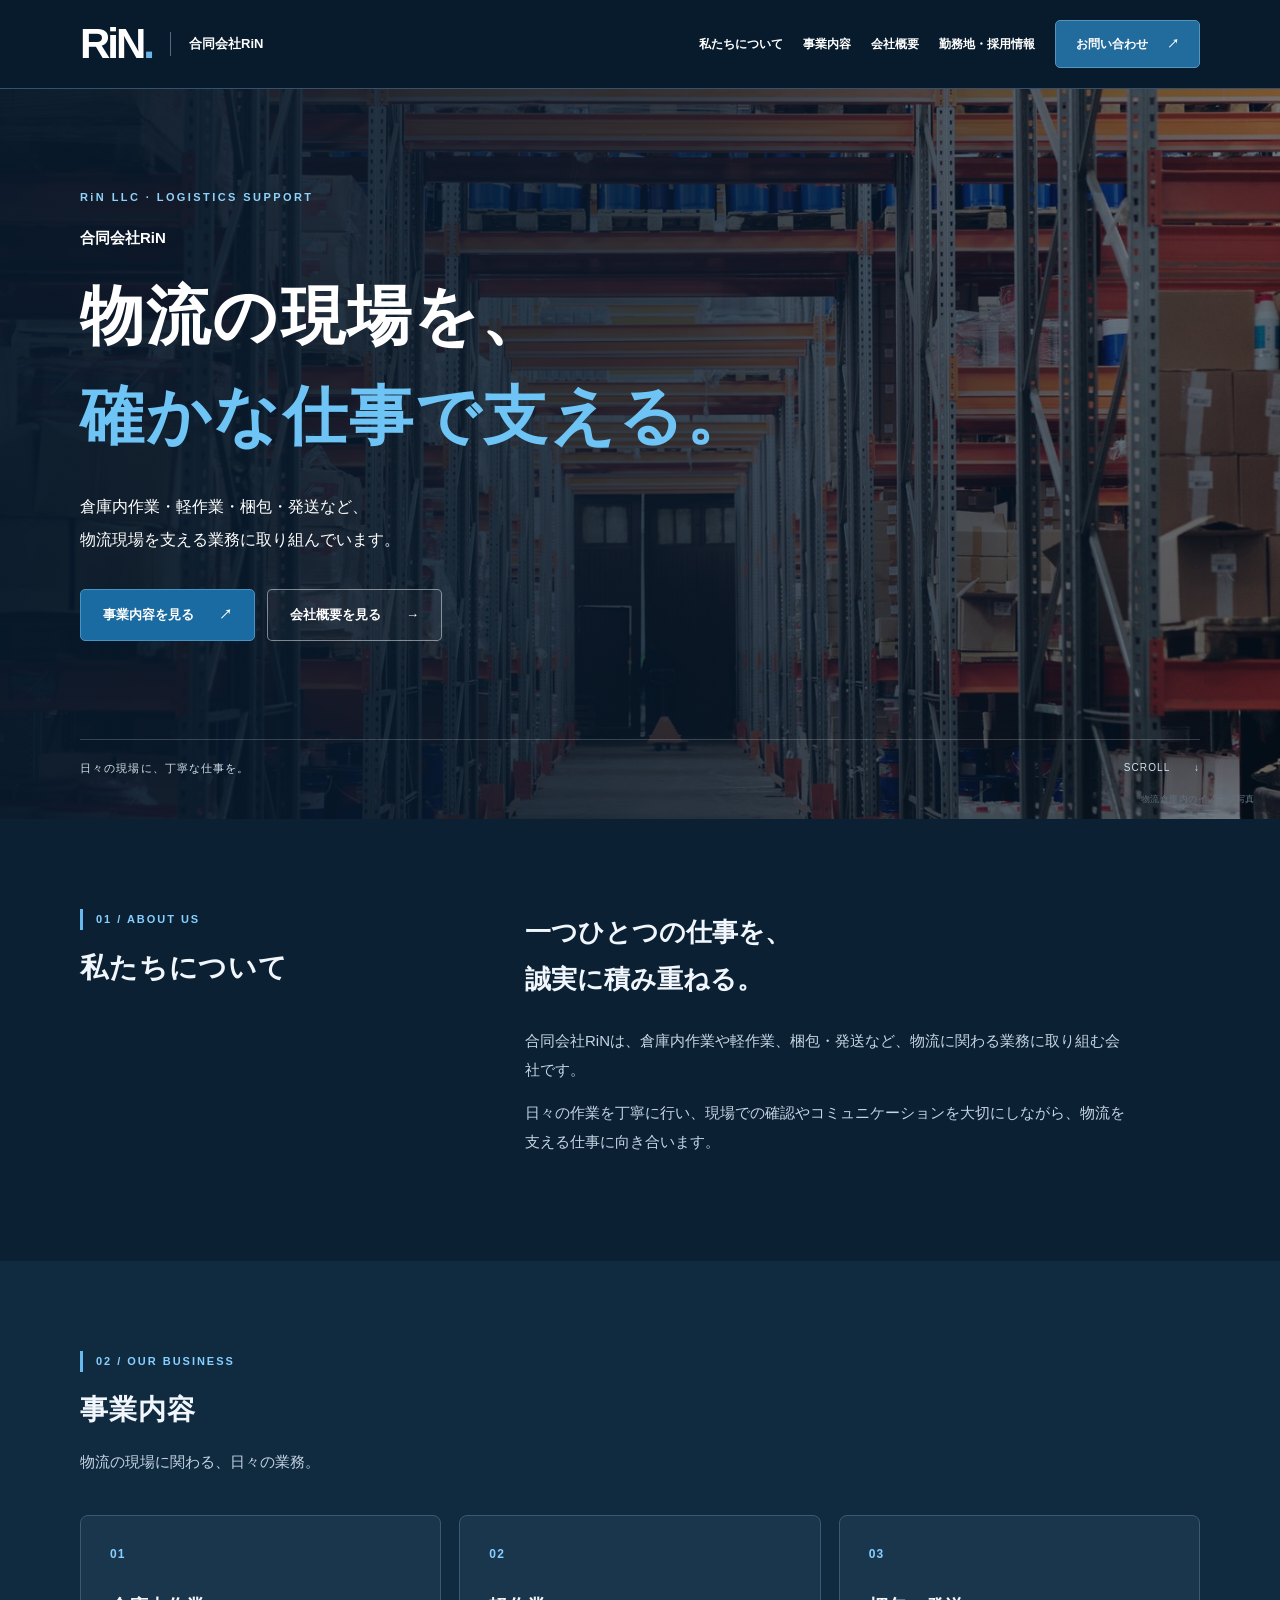
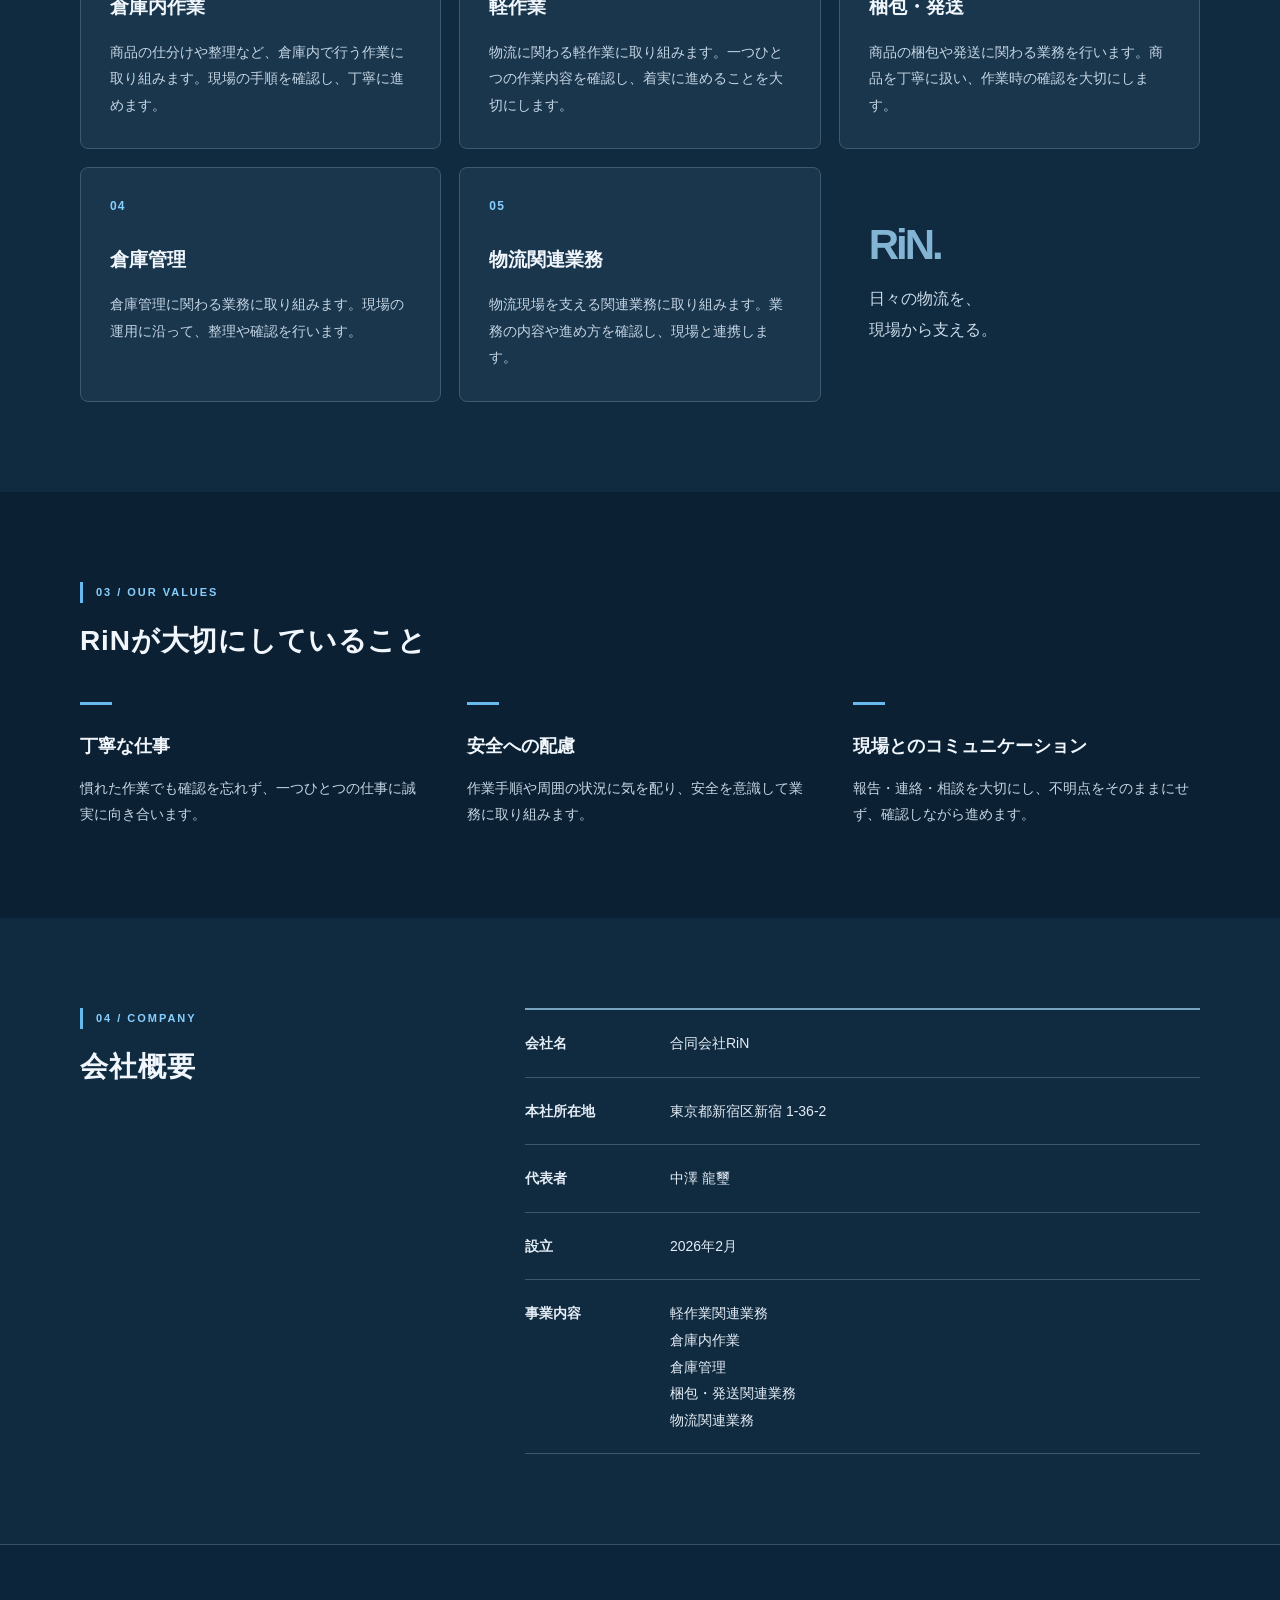
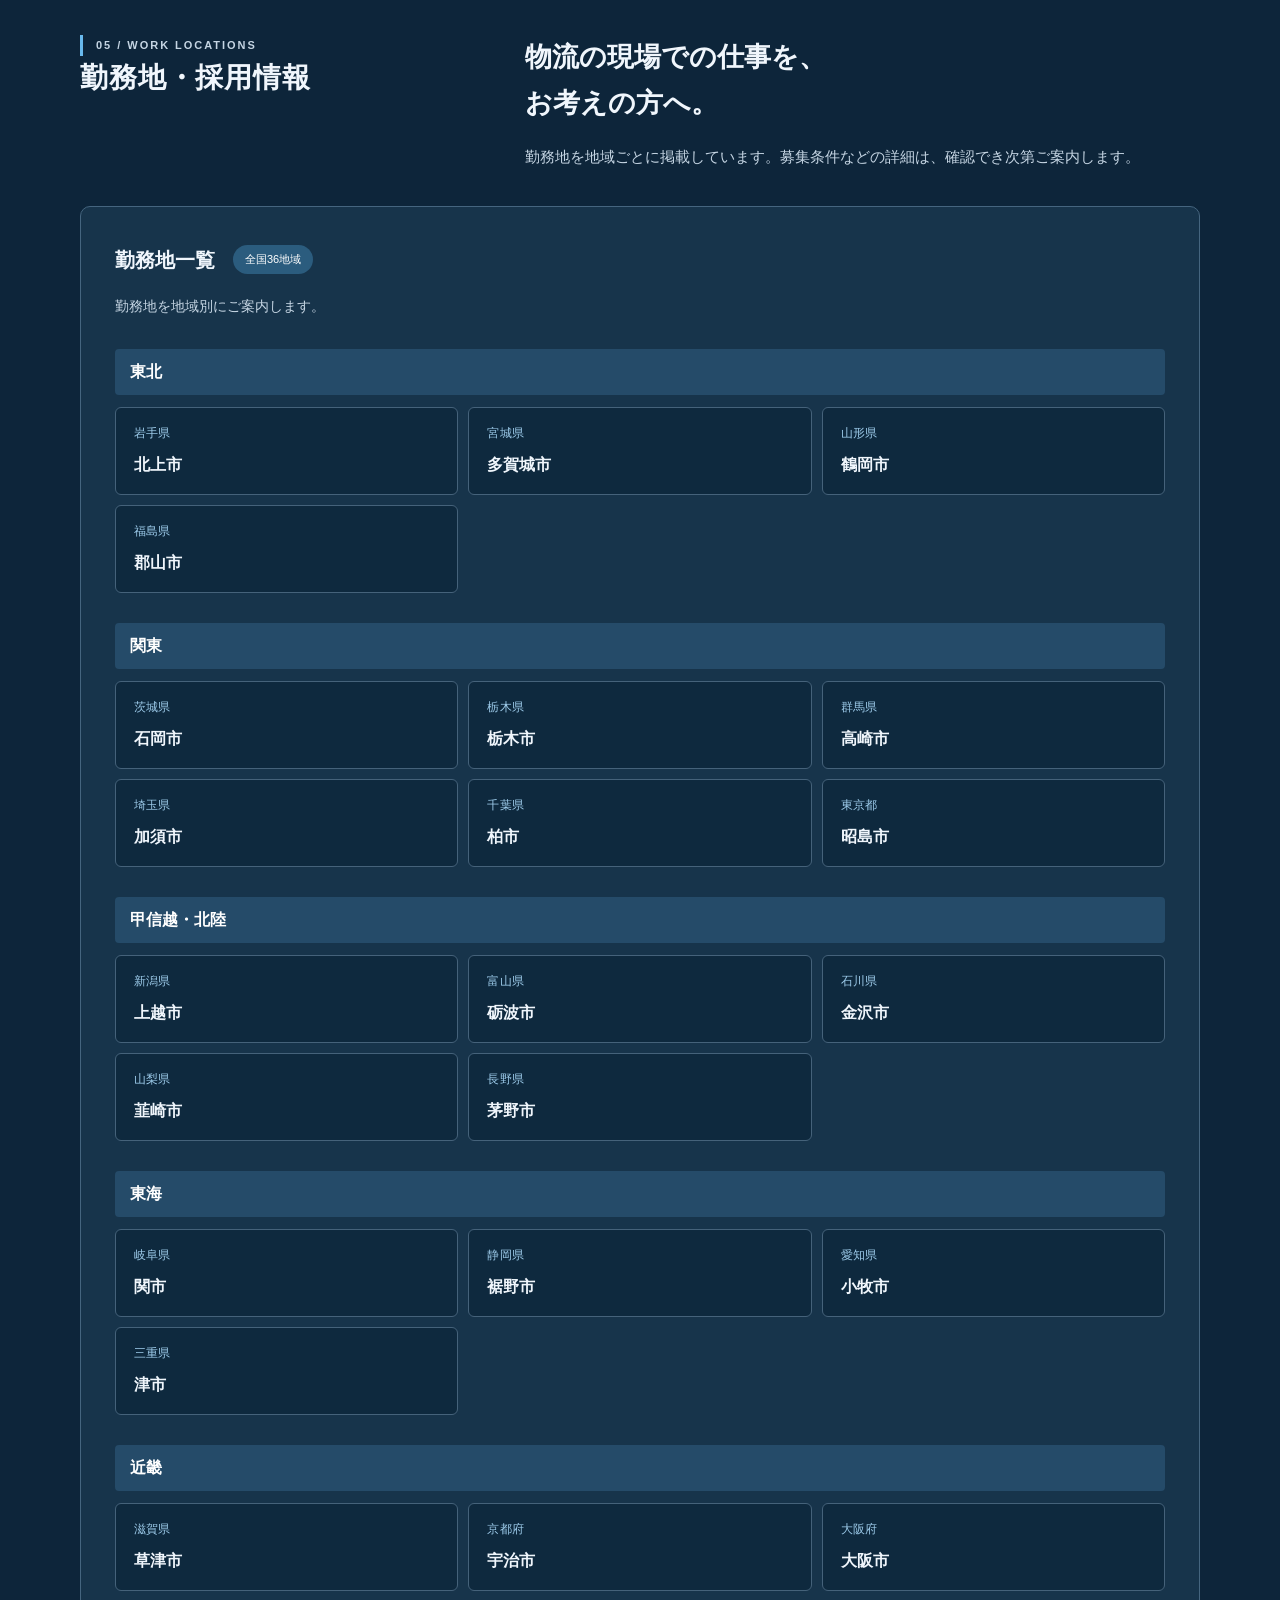
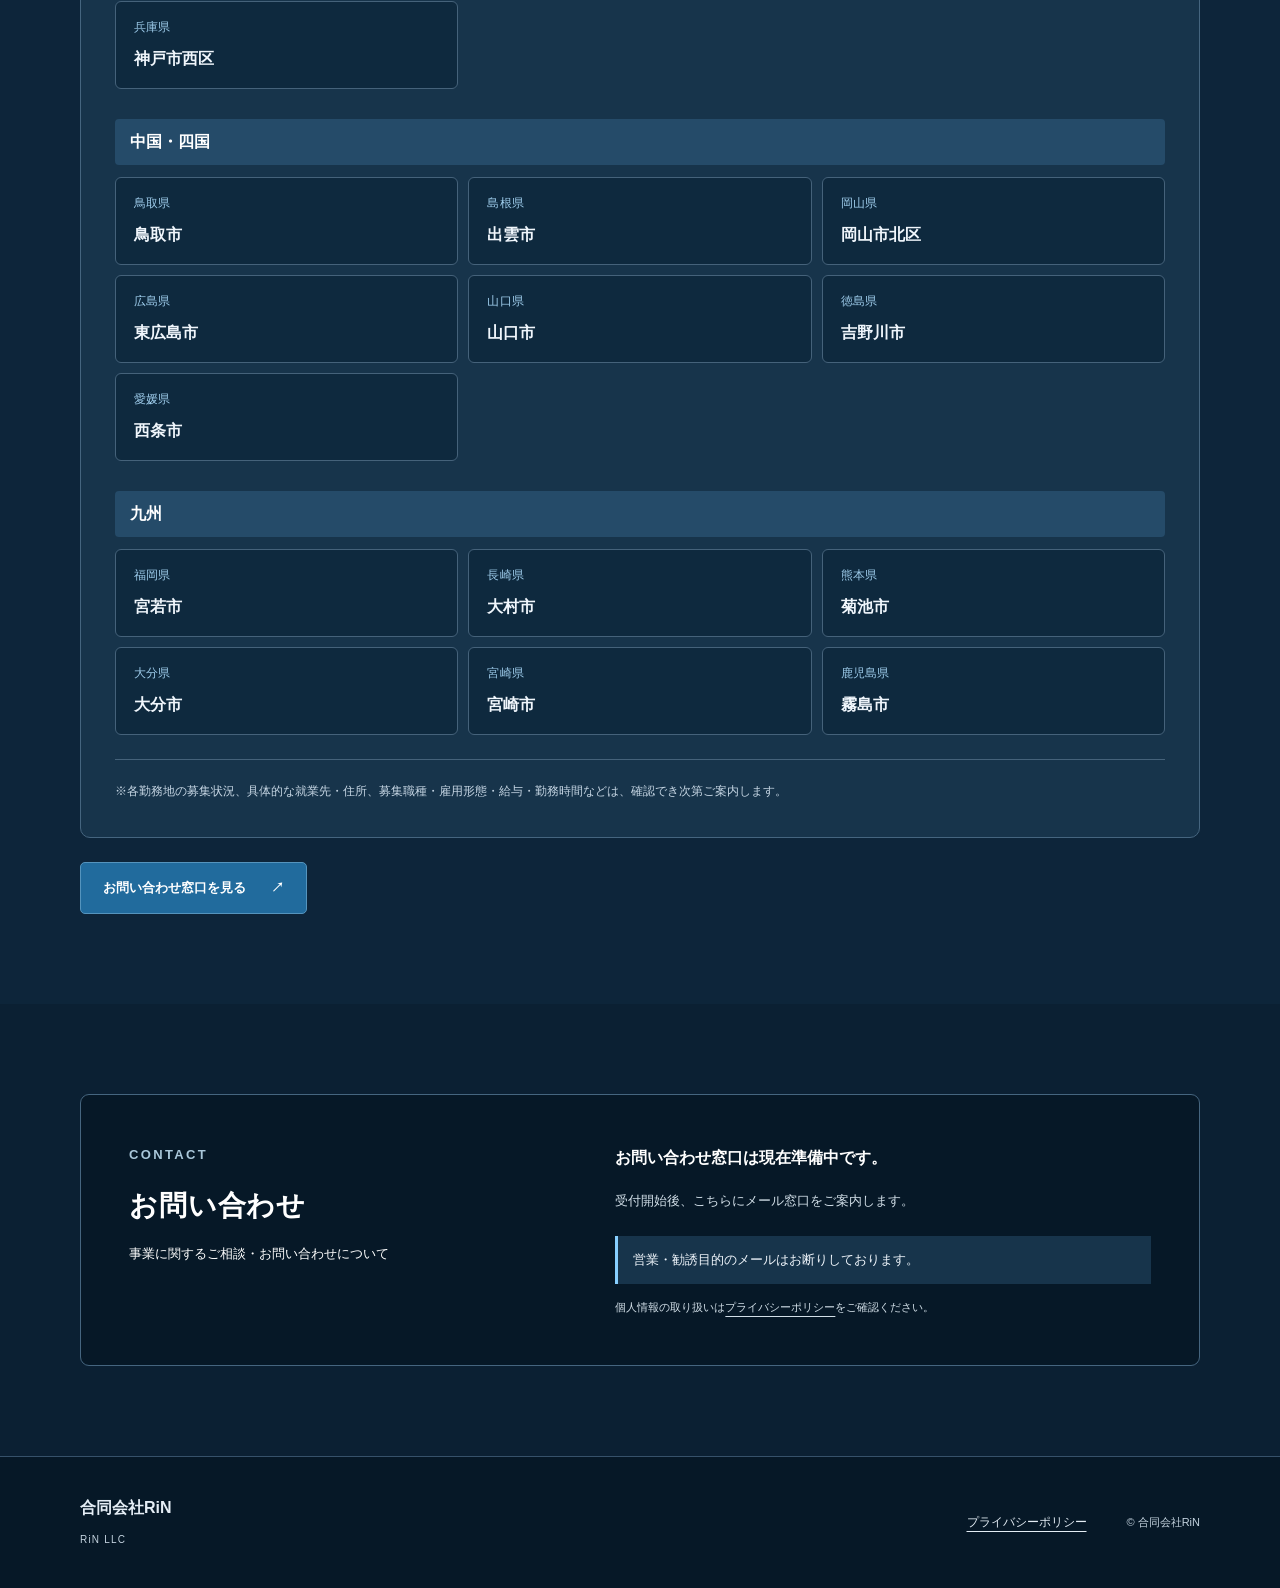
==== index.html @ 567962bc "Initial commit" ====
<!doctype html>
<html lang="ja">
<head>
  <meta charset="UTF-8">
  <meta name="viewport" content="width=device-width, initial-scale=1">
  <title>合同会社RiN｜倉庫内作業・軽作業・物流関連業務</title>
  <meta name="description" content="合同会社RiN（RiN LLC）は、倉庫内作業・軽作業・倉庫管理・梱包・発送など、物流現場を支える業務に取り組んでいます。事業内容と会社概要をご紹介します。">
  <link rel="canonical" href="https://ri-n1.com/">
  <meta property="og:type" content="website">
  <meta property="og:locale" content="ja_JP">
  <meta property="og:site_name" content="合同会社RiN">
  <meta property="og:title" content="合同会社RiN｜物流の現場を、確かな仕事で支える。">
  <meta property="og:description" content="倉庫内作業・軽作業・梱包・発送など、物流現場を支える業務に取り組んでいます。">
  <meta property="og:url" content="https://ri-n1.com/">
  <!-- OGP画像を追加する場合：assets/images/ogp.png を用意し、og:image に絶対URLを設定してください。 -->
  <link rel="icon" type="image/svg+xml" href="assets/images/favicon.svg">
  <link rel="stylesheet" href="css/style.css">
  <script src="js/main.js" defer></script>
</head>
<body>
<a class="skip-link" href="#main">本文へ移動</a>
<header class="site-header">
  <div class="container header-inner">
    <a class="brand" href="./" aria-label="合同会社RiN トップ"><span class="wordmark">RiN<span class="brand-dot">.</span></span><span class="brand-name">合同会社RiN</span></a>
    <button class="menu-toggle" type="button" aria-expanded="false" aria-controls="site-nav" hidden><span class="menu-lines" aria-hidden="true"></span><span class="menu-label">メニュー</span></button>
    <nav id="site-nav" aria-label="メインナビゲーション"><a href="#about">私たちについて</a><a href="#services">事業内容</a><a href="#company">会社概要</a><a href="#recruit">勤務地・採用情報</a><a class="nav-contact" href="#contact">お問い合わせ <span aria-hidden="true">↗</span></a></nav>
  </div>
</header>
<main id="main">
  <section class="hero hero-immersive" aria-labelledby="hero-title">
    <div class="container hero-inner">
      <div class="hero-copy"><p class="eyebrow">RiN LLC · LOGISTICS SUPPORT</p><p class="hero-company">合同会社RiN</p><h1 id="hero-title">物流の現場を、<br><span class="hero-accent">確かな仕事で支える。</span></h1><p class="hero-description">倉庫内作業・軽作業・梱包・発送など、<br class="desktop-break">物流現場を支える業務に取り組んでいます。</p><div class="actions"><a class="button primary" href="#services">事業内容を見る <span aria-hidden="true">↗</span></a><a class="button secondary" href="#company">会社概要を見る <span aria-hidden="true">→</span></a></div></div>
      <figure class="hero-photo"><img src="assets/images/warehouse.jpg" alt="商品を載せた保管棚と通路が並ぶ物流倉庫内のイメージ" width="1400" height="2100" fetchpriority="high"><figcaption>物流倉庫内のイメージ写真</figcaption></figure>
    </div>
    <div class="hero-bottom container"><span>日々の現場に、丁寧な仕事を。</span><a href="#about">SCROLL <span aria-hidden="true">↓</span></a></div>
  </section>
  <section id="about" class="section container about-section" aria-labelledby="about-title"><div class="section-heading"><p class="eyebrow">01 / ABOUT US</p><h2 id="about-title">私たちについて</h2></div><div class="about-copy"><h3>一つひとつの仕事を、<br>誠実に積み重ねる。</h3><p>合同会社RiNは、倉庫内作業や軽作業、梱包・発送など、物流に関わる業務に取り組む会社です。</p><p>日々の作業を丁寧に行い、現場での確認やコミュニケーションを大切にしながら、物流を支える仕事に向き合います。</p></div></section>
  <section id="services" class="section services-section" aria-labelledby="services-title"><div class="container"><div class="section-heading"><p class="eyebrow">02 / OUR BUSINESS</p><h2 id="services-title">事業内容</h2><p>物流の現場に関わる、日々の業務。</p></div><div class="service-grid">
    <article class="service-card"><span class="service-number">01</span><h3>倉庫内作業</h3><p>商品の仕分けや整理など、倉庫内で行う作業に取り組みます。現場の手順を確認し、丁寧に進めます。</p></article>
    <article class="service-card"><span class="service-number">02</span><h3>軽作業</h3><p>物流に関わる軽作業に取り組みます。一つひとつの作業内容を確認し、着実に進めることを大切にします。</p></article>
    <article class="service-card"><span class="service-number">03</span><h3>梱包・発送</h3><p>商品の梱包や発送に関わる業務を行います。商品を丁寧に扱い、作業時の確認を大切にします。</p></article>
    <article class="service-card"><span class="service-number">04</span><h3>倉庫管理</h3><p>倉庫管理に関わる業務に取り組みます。現場の運用に沿って、整理や確認を行います。</p></article>
    <article class="service-card"><span class="service-number">05</span><h3>物流関連業務</h3><p>物流現場を支える関連業務に取り組みます。業務の内容や進め方を確認し、現場と連携します。</p></article>
    <div class="service-note"><span class="small-wordmark" aria-hidden="true">RiN.</span><p>日々の物流を、<br>現場から支える。</p></div>
  </div></div></section>
  <section class="section container" aria-labelledby="values-title"><div class="section-heading"><p class="eyebrow">03 / OUR VALUES</p><h2 id="values-title">RiNが大切にしていること</h2></div><div class="values-grid"><article><span class="value-line" aria-hidden="true"></span><h3>丁寧な仕事</h3><p>慣れた作業でも確認を忘れず、一つひとつの仕事に誠実に向き合います。</p></article><article><span class="value-line" aria-hidden="true"></span><h3>安全への配慮</h3><p>作業手順や周囲の状況に気を配り、安全を意識して業務に取り組みます。</p></article><article><span class="value-line" aria-hidden="true"></span><h3>現場とのコミュニケーション</h3><p>報告・連絡・相談を大切にし、不明点をそのままにせず、確認しながら進めます。</p></article></div></section>
  <section id="company" class="section company-section" aria-labelledby="company-title"><div class="container company-inner"><div class="section-heading"><p class="eyebrow">04 / COMPANY</p><h2 id="company-title">会社概要</h2></div><dl class="company-table"><div><dt>会社名</dt><dd>合同会社RiN</dd></div><!-- 会社情報の編集箇所：本社所在地・代表者・設立。変更時は以下のdd内を編集してください。 --><div><dt>本社所在地</dt><dd>東京都新宿区新宿 1-36-2</dd></div><div><dt>代表者</dt><dd>中澤 龍璽</dd></div><div><dt>設立</dt><dd>2026年2月</dd></div><div><dt>事業内容</dt><dd>軽作業関連業務<br>倉庫内作業<br>倉庫管理<br>梱包・発送関連業務<br>物流関連業務</dd></div></dl></div></section>
  <section id="recruit" class="section recruit-section" aria-labelledby="recruit-title"><div class="container"><div class="recruit-intro"><div class="section-heading"><p class="eyebrow">05 / WORK LOCATIONS</p><h2 id="recruit-title">勤務地・採用情報</h2></div><div><h3>物流の現場での仕事を、<br>お考えの方へ。</h3><p>勤務地を地域ごとに掲載しています。募集条件などの詳細は、確認でき次第ご案内します。</p></div></div><div class="location-panel"><div class="location-header"><h3>勤務地一覧</h3><span class="status-badge">全国36地域</span></div><p>勤務地を地域別にご案内します。</p><!-- 勤務地の編集箇所：地域ごとのliを編集・追加してください。 --><section class="location-group" aria-label="東北の勤務地"><h4>東北</h4><ul class="location-list"><li><span>岩手県</span>北上市</li><li><span>宮城県</span>多賀城市</li><li><span>山形県</span>鶴岡市</li><li><span>福島県</span>郡山市</li></ul></section><section class="location-group" aria-label="関東の勤務地"><h4>関東</h4><ul class="location-list"><li><span>茨城県</span>石岡市</li><li><span>栃木県</span>栃木市</li><li><span>群馬県</span>高崎市</li><li><span>埼玉県</span>加須市</li><li><span>千葉県</span>柏市</li><li><span>東京都</span>昭島市</li></ul></section><section class="location-group" aria-label="甲信越・北陸の勤務地"><h4>甲信越・北陸</h4><ul class="location-list"><li><span>新潟県</span>上越市</li><li><span>富山県</span>砺波市</li><li><span>石川県</span>金沢市</li><li><span>山梨県</span>韮崎市</li><li><span>長野県</span>茅野市</li></ul></section><section class="location-group" aria-label="東海の勤務地"><h4>東海</h4><ul class="location-list"><li><span>岐阜県</span>関市</li><li><span>静岡県</span>裾野市</li><li><span>愛知県</span>小牧市</li><li><span>三重県</span>津市</li></ul></section><section class="location-group" aria-label="近畿の勤務地"><h4>近畿</h4><ul class="location-list"><li><span>滋賀県</span>草津市</li><li><span>京都府</span>宇治市</li><li><span>大阪府</span>大阪市</li><li><span>兵庫県</span>神戸市西区</li></ul></section><section class="location-group" aria-label="中国・四国の勤務地"><h4>中国・四国</h4><ul class="location-list"><li><span>鳥取県</span>鳥取市</li><li><span>島根県</span>出雲市</li><li><span>岡山県</span>岡山市北区</li><li><span>広島県</span>東広島市</li><li><span>山口県</span>山口市</li><li><span>徳島県</span>吉野川市</li><li><span>愛媛県</span>西条市</li></ul></section><section class="location-group" aria-label="九州の勤務地"><h4>九州</h4><ul class="location-list"><li><span>福岡県</span>宮若市</li><li><span>長崎県</span>大村市</li><li><span>熊本県</span>菊池市</li><li><span>大分県</span>大分市</li><li><span>宮崎県</span>宮崎市</li><li><span>鹿児島県</span>霧島市</li></ul></section><p class="location-note">※各勤務地の募集状況、具体的な就業先・住所、募集職種・雇用形態・給与・勤務時間などは、確認でき次第ご案内します。</p></div><a class="button primary recruit-contact" href="#contact">お問い合わせ窓口を見る <span aria-hidden="true">↗</span></a></div></section>
  <section id="contact" class="section container" aria-labelledby="contact-title"><div class="contact-panel"><div><p class="eyebrow">CONTACT</p><h2 id="contact-title">お問い合わせ</h2><p>事業に関するご相談・お問い合わせについて</p></div><div class="contact-details"><!-- メール開通後：js/main.js の CONTACT_ENABLED を true に変更。JavaScript無効時の案内もこの箇所で更新。 --><p id="contact-status" class="contact-status">お問い合わせ窓口は現在準備中です。</p><p id="contact-note">受付開始後、こちらにメール窓口をご案内します。</p><a id="contact-email" class="button contact-button" hidden></a><p class="contact-sales-notice">営業・勧誘目的のメールはお断りしております。</p><p class="contact-privacy">個人情報の取り扱いは<a href="privacy.html">プライバシーポリシー</a>をご確認ください。</p></div></div></section>
</main>
<footer class="site-footer"><div class="container footer-inner"><div><span class="footer-name">合同会社RiN</span><span class="footer-en">RiN LLC</span></div><a href="privacy.html">プライバシーポリシー</a><small>© 合同会社RiN</small></div></footer>
</body>
</html>
---- css/style.css ----
:root{--navy:#142e47;--blue:#21618b;--ink:#233b4c;--muted:#526675;--line:#dce4e9;--pale:#f2f6f8;--white:#fff}*{box-sizing:border-box}html{scroll-behavior:smooth;scroll-padding-top:100px}body{margin:0;color:var(--ink);background:#fff;font-family:-apple-system,BlinkMacSystemFont,"Hiragino Kaku Gothic ProN","Yu Gothic",Meiryo,sans-serif;font-size:15px;line-height:1.9;overflow-wrap:anywhere}a{color:inherit;text-underline-offset:5px}button{font:inherit}a,button{-webkit-tap-highlight-color:transparent}a:focus-visible,button:focus-visible{outline:3px solid #ca8c2b;outline-offset:5px}[hidden]{display:none!important}.container{width:min(1120px,calc(100% - 80px));margin-inline:auto}.skip-link{position:fixed;top:-100px;left:15px;background:white;padding:12px;z-index:100}.skip-link:focus{top:10px}.site-header{position:sticky;top:0;background:rgba(255,255,255,.97);z-index:20;border-bottom:1px solid var(--line)}.header-inner{min-height:88px;display:flex;align-items:center;justify-content:space-between;gap:20px}.brand{display:flex;align-items:center;gap:18px;text-decoration:none;flex-shrink:0}.wordmark{font-size:42px;letter-spacing:-3px;font-weight:800;line-height:1}.brand-dot{color:#5486a4}.brand-name{font-size:13px;font-weight:600;border-left:1px solid var(--line);padding-left:18px}nav{display:flex;align-items:center;gap:27px}nav a{font-size:13px;text-decoration:none;font-weight:600}nav a:hover{color:var(--blue)}.nav-contact{background:var(--navy);color:white;padding:12px 20px;border-radius:5px}.nav-contact:hover{color:white;background:var(--blue)}.nav-contact span{margin-left:16px}.hero{background:linear-gradient(115deg,#f4f7f9,#eaf1f5);overflow:hidden}.hero-inner{display:grid;grid-template-columns:1.2fr 1fr;align-items:center;min-height:570px;gap:20px}.eyebrow{font-size:11px;font-weight:700;letter-spacing:.18em;color:var(--blue);margin:0 0 16px}.hero-company{font-size:15px;margin:0 0 15px;font-weight:600}h1{font-size:clamp(30px,3.3vw,46px);line-height:1.65;letter-spacing:.03em;margin:0 0 24px;color:var(--navy);font-weight:700}.hero-description{color:var(--muted);margin:0 0 32px;line-height:2}.actions{display:flex;flex-wrap:wrap;gap:12px}.button{display:inline-flex;align-items:center;justify-content:space-between;gap:25px;min-height:52px;padding:12px 22px;border-radius:5px;font-weight:600;text-decoration:none;font-size:13px;border:1px solid transparent}.primary{background:var(--navy);color:white}.primary:hover{background:var(--blue)}.secondary{border-color:#bdccd6;background:#ffffff80}.secondary:hover{background:white}.hero-bottom{border-top:1px solid #cddbe3;display:flex;justify-content:space-between;padding-top:18px;padding-bottom:22px;font-size:11px;letter-spacing:.1em;color:var(--muted)}.hero-bottom a{text-decoration:none;font-size:10px}.hero-bottom a span{margin-left:20px}.warehouse-art{height:350px;position:relative;isolation:isolate}.art-grid{position:absolute;inset:-25px -60px;background-image:linear-gradient(#bdd0dd33 1px,transparent 1px),linear-gradient(90deg,#bdd0dd33 1px,transparent 1px);background-size:35px 35px;transform:skewY(-7deg);mask-image:linear-gradient(90deg,transparent,#000 25%,#000 80%,transparent);z-index:-1}.warehouse{position:absolute;top:83px;left:7%;width:86%;height:182px;background:linear-gradient(90deg,#d3e1e9,#e4edf2);border:1px solid #97b0c2;box-shadow:17px 16px 0 #bacfdd66;transform:skewY(-7deg);border-top:7px solid #547b96}.roof-line{position:absolute;top:-34px;left:-1px;right:-1px;height:28px;background:#cfdee8;clip-path:polygon(9% 0,91% 0,100% 100%,0 100%)}.warehouse-label{position:absolute;top:12px;left:22px;font-size:30px;font-weight:800;letter-spacing:-2px;color:#456a84}.warehouse-door{position:absolute;bottom:0;width:21%;height:91px;background:repeating-linear-gradient(0deg,#92adbf 0px,#92adbf 2px,#a8c0cf 2px,#a8c0cf 11px);border:4px solid #7899b0;border-bottom:0}.door-one{left:10%}.door-two{left:40%}.door-three{left:70%}.parcel{position:absolute;width:45px;height:45px;background:#f5f7f7;border:1px solid #8da6b6;transform:skewY(-7deg);box-shadow:8px 5px 0 #bdd0dc}.parcel:after{content:"";position:absolute;left:18px;width:8px;height:100%;background:#b4c9d5}.parcel-one{left:0;bottom:62px}.parcel-two{left:41px;bottom:68px;width:35px;height:34px}.ground-line{position:absolute;bottom:59px;left:-10px;right:-10px;height:1px;background:#92adbf;transform:rotate(-7deg)}.art-caption{position:absolute;bottom:9px;right:0;font-size:9px;letter-spacing:.19em;color:#54758b}.section{padding-block:90px}.section-heading{margin-bottom:38px}.section-heading h2,h2{font-size:28px;line-height:1.6;letter-spacing:.03em;margin:0;color:var(--navy)}.section-heading>p:last-child:not(.eyebrow){margin:15px 0 0;color:var(--muted)}.about-section{display:grid;grid-template-columns:1fr 1.8fr;gap:70px}.about-copy h3{font-size:26px;line-height:1.8;margin:0 0 25px;color:var(--navy)}.about-copy p{color:var(--muted);margin:15px 0;max-width:600px}.services-section{background:var(--pale)}.service-grid{display:grid;grid-template-columns:repeat(3,1fr);gap:18px}.service-card{background:white;border:1px solid var(--line);border-radius:8px;padding:27px 29px 30px}.service-number{font-size:12px;color:var(--blue);letter-spacing:.1em;display:block;margin-bottom:24px}.service-card h3{font-size:19px;margin:0 0 13px}.service-card p{font-size:14px;color:var(--muted);margin:0}.service-note{padding:30px;display:flex;flex-direction:column;justify-content:center;align-items:flex-start}.small-wordmark{font-size:42px;font-weight:800;letter-spacing:-3px;color:#7292a7;line-height:1}.service-note p{font-size:16px;color:#547084;margin:18px 0 0}.values-grid{display:grid;grid-template-columns:repeat(3,1fr);gap:40px}.value-line{display:block;width:32px;height:3px;background:#467f9f;margin-bottom:24px}.values-grid h3{font-size:18px;margin:0 0 12px}.values-grid p{font-size:14px;color:var(--muted);margin:0}.company-section{background:var(--pale)}.company-inner{display:grid;grid-template-columns:1fr 1.8fr;gap:70px}.company-table{margin:0;border-top:1px solid #bdccd6}.company-table>div{display:grid;grid-template-columns:125px 1fr;border-bottom:1px solid var(--line);padding:20px 0;gap:20px}.company-table dt{font-weight:600;font-size:14px}.company-table dd{margin:0;font-size:14px}.unset{color:var(--muted)}.contact-panel{background:var(--navy);color:white;border-radius:9px;padding:48px;display:grid;grid-template-columns:1fr 1.2fr;gap:40px}.contact-panel h2{color:white}.contact-panel .eyebrow{color:#a9c7da}.contact-panel p{font-size:13px}.contact-status{font-weight:600;font-size:16px!important;margin-top:0}.contact-details>p:nth-child(2){color:#d2dfe8}.contact-privacy{font-size:11px!important;color:#d2dfe8;margin-bottom:0}.contact-button{background:white;color:var(--navy);margin-bottom:12px;max-width:100%}.site-footer{border-top:1px solid var(--line);padding:36px 0}.footer-inner{display:flex;align-items:center;gap:40px}.footer-name{font-size:16px;font-weight:700;display:block}.footer-en{font-size:10px;letter-spacing:.12em;color:var(--muted)}.footer-inner>a{font-size:12px;margin-left:auto}.footer-inner small{font-size:11px;color:var(--muted)}.menu-toggle{display:none}.privacy-main{max-width:800px;padding-block:60px 90px}.breadcrumb{font-size:12px;margin-bottom:40px;color:var(--muted)}.privacy-main h1{font-size:32px}.privacy-main h2{font-size:20px;margin:34px 0 12px}.privacy-main p{color:var(--muted)}.privacy-main ul{padding-left:22px;color:var(--muted)}.back-link{margin-top:35px}.privacy-intro{border-bottom:1px solid var(--line);padding-bottom:25px}
@media(max-width:1000px){nav{gap:16px}.brand-name{display:none}.hero-inner{grid-template-columns:1.3fr 1fr}.warehouse-art{height:310px}.company-inner,.about-section{gap:35px}.contact-panel{padding:35px;gap:25px}.service-card{padding:23px}}
@media(max-width:760px){html{scroll-padding-top:85px}.container{width:calc(100% - 40px)}.header-inner{min-height:73px;flex-wrap:wrap;gap:0}.wordmark{font-size:35px}.brand-name{display:block;font-size:11px;padding-left:13px}.brand{gap:13px}.menu-toggle:not([hidden]){display:flex;align-items:center;gap:9px;background:white;border:1px solid var(--line);border-radius:5px;padding:9px 11px;color:var(--navy);font-size:11px}.menu-lines{width:17px;height:12px;border-block:1.5px solid currentColor;position:relative}.menu-lines:after{content:"";height:1.5px;position:absolute;top:4px;left:0;right:0;background:currentColor}nav{width:100%;flex-direction:column;align-items:stretch;gap:0;padding:8px 0 18px}nav a{padding:12px 8px}.nav-contact{margin-top:8px;padding:12px}.hero-inner{display:block;min-height:0;padding-top:48px}.eyebrow{font-size:10px;margin-bottom:14px}h1{font-size:clamp(27px,6vw,38px);line-height:1.7}.hero-company{font-size:13px}.hero-description{font-size:14px;margin-bottom:25px}.actions{gap:10px}.button{padding:12px 16px;gap:16px;font-size:12px}.warehouse-art{height:255px;width:min(380px,90%);margin:15px auto 0}.warehouse{top:55px;height:145px}.warehouse-door{height:70px}.warehouse-label{font-size:25px}.ground-line{bottom:46px}.parcel-one{bottom:48px}.parcel-two{bottom:54px}.art-caption{bottom:9px;font-size:8px}.hero-bottom{margin-top:15px;font-size:9px}.section{padding-block:58px}.section-heading{margin-bottom:28px}.section-heading h2,h2{font-size:24px}.about-section,.company-inner{display:block}.about-copy h3{font-size:22px}.about-copy p{font-size:14px}.service-grid{grid-template-columns:1fr 1fr;gap:12px}.service-card{padding:22px 18px}.service-card h3{font-size:17px}.service-card p{font-size:13px}.service-number{margin-bottom:18px}.service-note{padding:20px}.values-grid{grid-template-columns:1fr;gap:30px}.value-line{margin-bottom:14px}.company-table>div{grid-template-columns:86px 1fr;gap:16px;padding:18px 0}.company-table dt,.company-table dd{font-size:13px}.contact-panel{grid-template-columns:1fr;padding:29px 23px;gap:20px}.contact-panel p{margin-bottom:0}.contact-details>p{margin-top:12px}.contact-privacy{margin-top:22px!important}.contact-button{margin-top:16px}.footer-inner{flex-wrap:wrap;gap:18px}.footer-inner>a{font-size:11px}.footer-inner small{width:100%}.privacy-main{padding-block:35px 60px}.privacy-main h1{font-size:26px}}
@media(max-width:380px){.service-grid{grid-template-columns:1fr}.service-note{display:none}.actions{flex-direction:column;align-items:stretch}.hero-bottom>span{letter-spacing:0}.brand-name{font-size:10px}.desktop-break{display:none}}
@media(prefers-reduced-motion:reduce){html{scroll-behavior:auto}}

/* トップ：倉庫内の実写写真 */
.hero-inner{gap:48px;grid-template-columns:1.1fr 1fr}.hero-photo{margin:36px 0;position:relative;min-width:0}.hero-photo img{display:block;width:100%;height:440px;object-fit:cover;object-position:center 58%;border-radius:8px;box-shadow:0 18px 40px #142e4714}.hero-photo figcaption{font-size:10px;color:var(--muted);text-align:right;margin-top:9px;letter-spacing:.06em}@media(max-width:1000px){.hero-inner{gap:25px}.hero-photo img{height:410px}}@media(max-width:760px){.hero-photo{margin:32px 0 24px}.hero-photo img{height:280px;object-position:center 58%}.hero-photo figcaption{font-size:9px}.hero-inner{display:block}}

/* 写真を大きく使うトップと勤務地の案内 */
.hero-immersive{position:relative;isolation:isolate;background:#122a3d;color:#fff}.hero-immersive .hero-photo{position:absolute;inset:0;margin:0;z-index:-2}.hero-immersive .hero-photo img{width:100%;height:100%;border-radius:0;object-fit:cover;object-position:center 55%;box-shadow:none}.hero-immersive:after{content:"";position:absolute;inset:0;z-index:-1;background:linear-gradient(90deg,rgba(8,25,42,.91),rgba(8,25,42,.73) 55%,rgba(8,25,42,.44))}.hero-immersive .hero-inner{display:flex;min-height:650px;padding-block:75px;align-items:center}.hero-immersive .hero-copy{width:100%;max-width:960px}.hero-immersive h1{color:#fff;font-size:clamp(38px,5vw,68px);font-weight:800;line-height:1.55;letter-spacing:.035em}.hero-accent{color:#a1d8f5}.hero-immersive .eyebrow{color:#a1d8f5;letter-spacing:.22em}.hero-immersive .hero-description{color:#e1eaf0;font-size:16px;line-height:2.1}.hero-immersive .hero-company{color:#fff}.hero-immersive .primary{background:#c4e5f7;color:#142e47}.hero-immersive .primary:hover{background:#fff}.hero-immersive .secondary{color:#fff;border-color:#ffffff75;background:#ffffff08}.hero-immersive .secondary:hover{background:#ffffff20}.hero-immersive .hero-bottom{position:relative;color:#d4e2eb;border-color:#ffffff30;padding-bottom:26px}.hero-immersive figcaption{position:absolute;bottom:11px;right:25px;color:#d4e2eb;font-size:9px}.hero-immersive .hero-bottom{padding-bottom:40px}.section-heading .eyebrow{border-left:3px solid #6599b8;padding-left:13px}.recruit-section{background:#eaf1f5;border-top:1px solid var(--line)}.recruit-intro{display:grid;grid-template-columns:1fr 1.8fr;gap:70px;margin-bottom:34px}.recruit-intro h3{font-size:27px;line-height:1.7;margin:0 0 16px;color:var(--navy)}.recruit-intro p{color:var(--muted);margin:0}.location-panel{background:white;border:1px solid #d3e0e8;border-radius:10px;padding:34px}.location-header{display:flex;align-items:center;gap:18px;flex-wrap:wrap}.location-header h3{font-size:20px;margin:0}.status-badge{font-size:11px;padding:4px 12px;border-radius:30px;background:#edf3f7;color:#526675}.location-panel>p{color:var(--muted);font-size:14px}.location-list{list-style:none;padding:0;display:grid;grid-template-columns:repeat(2,1fr);gap:12px;margin:25px 0}.location-list li{border:1px solid var(--line);border-radius:6px;padding:16px 20px;font-size:14px}.location-list li span{display:block;color:var(--blue);font-size:10px;letter-spacing:.1em;margin-bottom:5px}.location-note{font-size:12px!important;border-top:1px solid var(--line);padding-top:20px;margin:24px 0 0}.recruit-contact{margin-top:24px}nav{gap:20px}nav a{font-size:12px}
@media(max-width:1000px){nav{gap:13px}.recruit-intro{gap:35px}}
@media(max-width:760px){.hero-immersive .hero-inner{min-height:600px;padding-block:55px}.hero-immersive h1{font-size:clamp(28px,7vw,48px);line-height:1.7}.hero-immersive .hero-description{font-size:14px}.hero-immersive:after{background:linear-gradient(90deg,#08192ae8,#08192aad)}.hero-immersive .hero-photo{margin:0}.hero-immersive .hero-photo img{height:100%;object-position:53% center}.hero-immersive .hero-bottom{margin-top:0}.recruit-intro{display:block}.recruit-intro h3{font-size:23px}.location-panel{padding:24px 20px}.location-list{grid-template-columns:1fr}.location-list li{padding:14px 16px}.location-panel>p{font-size:13px}}

/* 濃いネイビーと明瞭な文字色 */
:root{--navy:#0b2239;--blue:#124e79;--ink:#152d40;--muted:#364e60;--line:#b5c7d4;--pale:#dfe8f0}
.site-header{background:#0b2239;color:#fff;border-bottom-color:#31495e}.brand-name{border-left-color:#536b80}.brand-dot{color:#68b6e7}nav a:hover{color:#9ed6f6}.nav-contact{background:#24638d;border:1px solid #5988a9}.hero-accent{color:#6ec4f5}.hero-immersive:after{background:linear-gradient(90deg,#07192bf2,#07192bce 55%,#07192b85)}.hero-immersive .primary{background:#196ba2;color:#fff;border-color:#4793c3}.hero-immersive .primary:hover{background:#155884;color:#fff}.hero-immersive .eyebrow{color:#8fd3fa}.hero-immersive .hero-description{color:#fff}.service-card{border-color:#afc3d2;box-shadow:0 4px 16px #102e4510}.service-number{color:#175982;font-weight:700}.service-note p{color:#294e68}.small-wordmark{color:#365f7b}.section-heading .eyebrow{border-left-color:#226c9a}.value-line{background:#1d6593}.company-table{border-top:2px solid #54758e}.company-table dt{color:#102c43}.contact-panel{background:#0b2239}.site-footer{background:#0b2239;color:white;border-top-color:#304c63}.footer-en,.footer-inner small{color:#c4d3df}.recruit-section{background:#d6e2ec}.location-panel{border-color:#a7bdce;box-shadow:0 6px 24px #12334d0c}.status-badge{background:#123f61;color:white}.location-group{margin-top:30px}.location-group h4{font-size:16px;line-height:1.6;color:#fff;background:#183d59;border-radius:4px;margin:0;padding:10px 15px}.location-list{grid-template-columns:repeat(3,minmax(0,1fr));gap:10px;margin:12px 0 0}.location-list li{background:#edf2f6;border-color:#bdceda;color:#122e44;font-size:16px;font-weight:600;padding:14px 18px}.location-list li span{color:#375e78;font-size:12px;font-weight:500;letter-spacing:.02em}.location-note{border-color:#b5c7d4}.menu-toggle:not([hidden]){background:#153a56;color:#fff;border-color:#59768e}
@media(max-width:760px){.location-list{grid-template-columns:repeat(2,minmax(0,1fr))}.location-list li{font-size:14px;padding:12px}.location-list li span{font-size:11px}.hero-immersive:after{background:linear-gradient(90deg,#07192bf0,#07192bb8)}}
@media(max-width:360px){.location-list{grid-template-columns:1fr}}

/* 全ページ：濃いネイビーの背景 */
:root{--navy:#f0f6fc;--blue:#85cfff;--ink:#e4edf5;--muted:#bdcddd;--line:#3b5870;--pale:#102a40}
body{background:#0b2033;color:var(--ink)}
h1,h2,.section-heading h2,.about-copy h3,.recruit-intro h3{color:#f0f6fc}
.site-header{background:#081b2c;border-bottom-color:#36516a}
.services-section,.company-section{background:#102a40}
.recruit-section{background:#0d253a;border-color:#36516a}
.service-card{background:#19364d;border-color:#3b5971;box-shadow:none}
.service-card h3,.values-grid h3,.location-header h3{color:#f0f6fc}
.service-number,.eyebrow{color:#87cfff}
.service-card p,.about-copy p,.values-grid p,.recruit-intro p,.section-heading>p:last-child:not(.eyebrow){color:#c5d5e3}
.service-note p{color:#cadce9}.small-wordmark{color:#84b4d4}
.section-heading .eyebrow{border-left-color:#68b9ed}.value-line{background:#68b9ed}
.company-table{border-top-color:#78a3c2}.company-table dt,.company-table dd{color:#e4edf5}.company-table .unset{color:#b9ccdc}
.company-table>div{border-bottom-color:#3b5870}
.location-panel{background:#17344b;border-color:#45657f;box-shadow:none}
.location-panel>p{color:#c5d5e3}.location-group h4{background:#254b69;color:#fff}
.location-list li{background:#0e293e;border-color:#45627a;color:#f0f6fc}
.location-list li span{color:#9dcbea}.location-note{border-color:#45627a}
.status-badge{background:#2b5c7e;color:#fff}
.primary,.nav-contact{background:#216b9d;color:#fff;border-color:#5594bd}.primary:hover,.nav-contact:hover{background:#2c80b5;color:#fff}
.secondary{background:#173c57;border-color:#68869d;color:#f0f6fc}.secondary:hover{background:#24506f}
.contact-panel{background:#061827;border:1px solid #45657f}.contact-panel h2{color:#fff}
.contact-button{background:#e5f3fc;color:#102e45}
.site-footer{background:#061827;border-top-color:#36516a;color:#e4edf5}
.privacy-main p,.privacy-main ul,.breadcrumb{color:#c5d5e3}.privacy-intro{border-color:#3b5870}
.skip-link{background:#fff;color:#102e45}
.menu-toggle:not([hidden]){background:#193d58;color:#fff;border-color:#68869d}

.contact-panel .contact-sales-notice{margin-top:22px;padding:12px 15px;border-left:3px solid #87cfff;background:#17344b;color:#f0f6fc;font-size:13px;line-height:1.8}
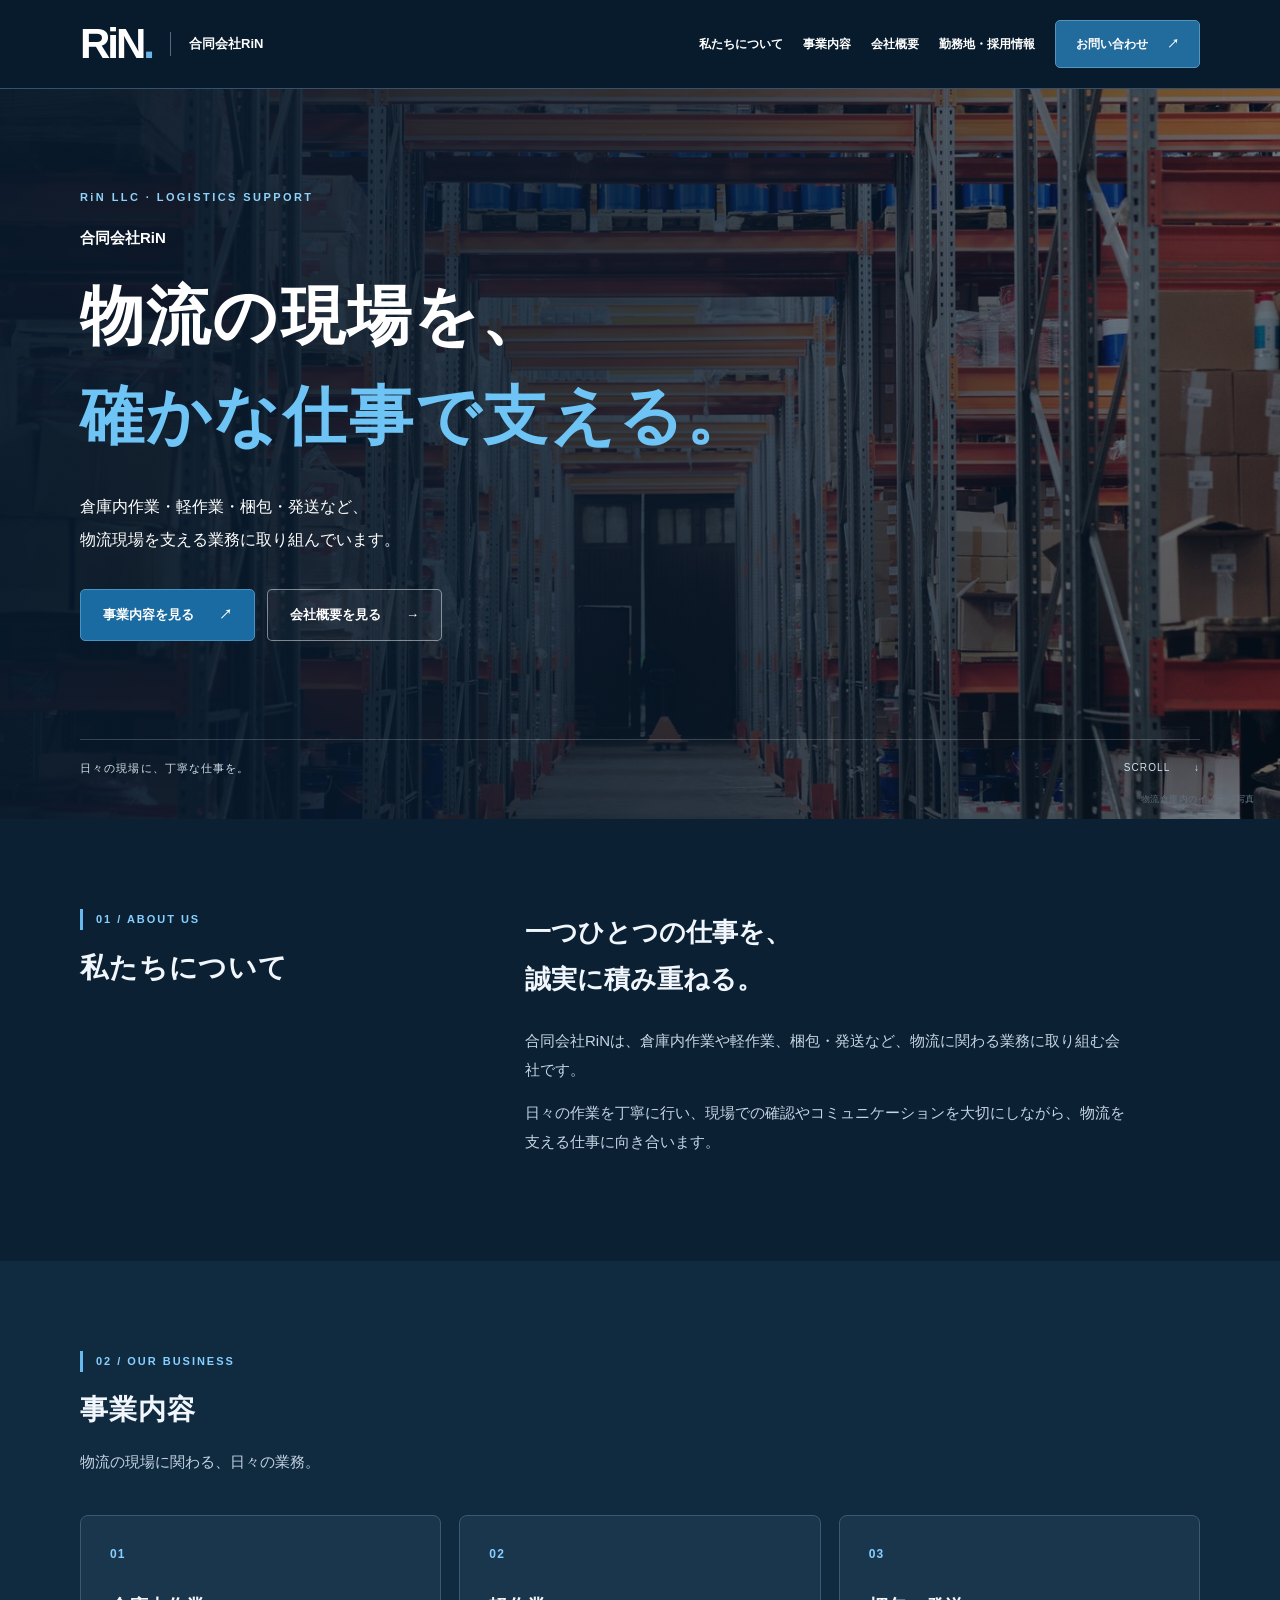
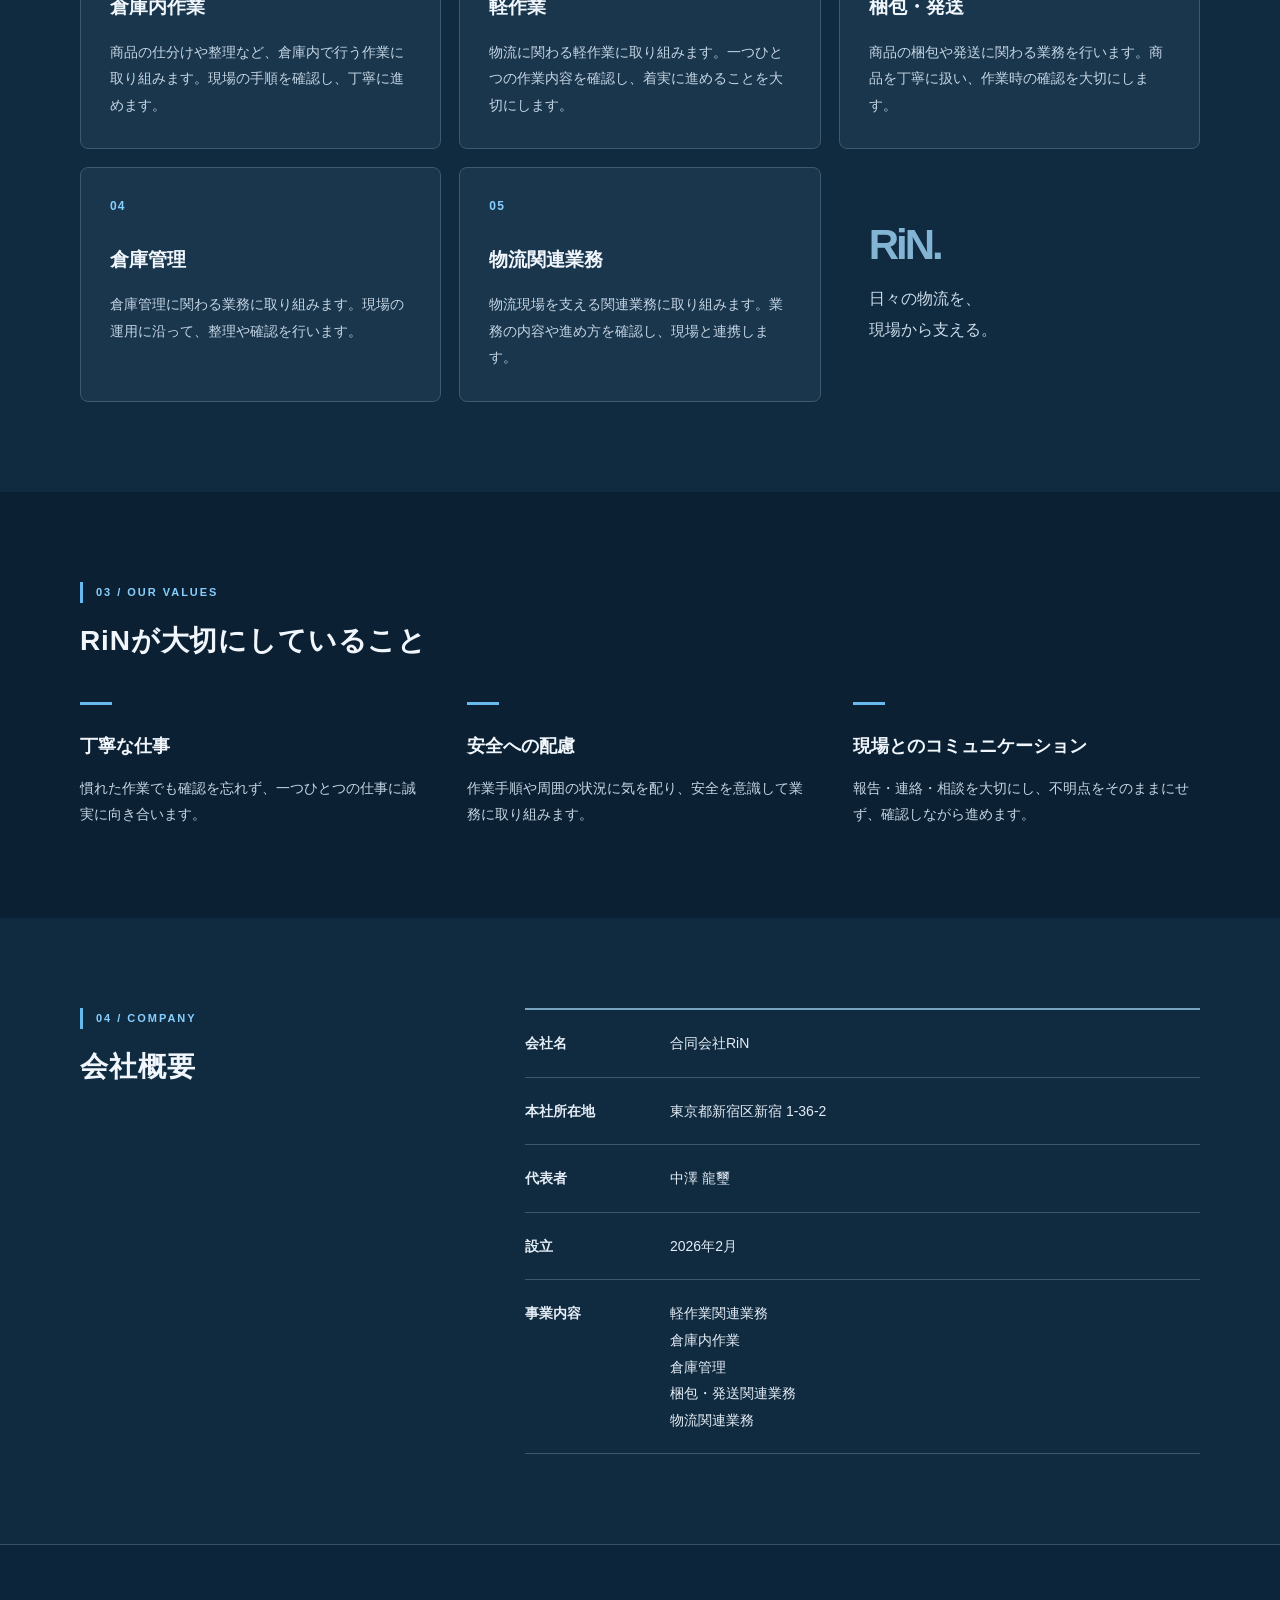
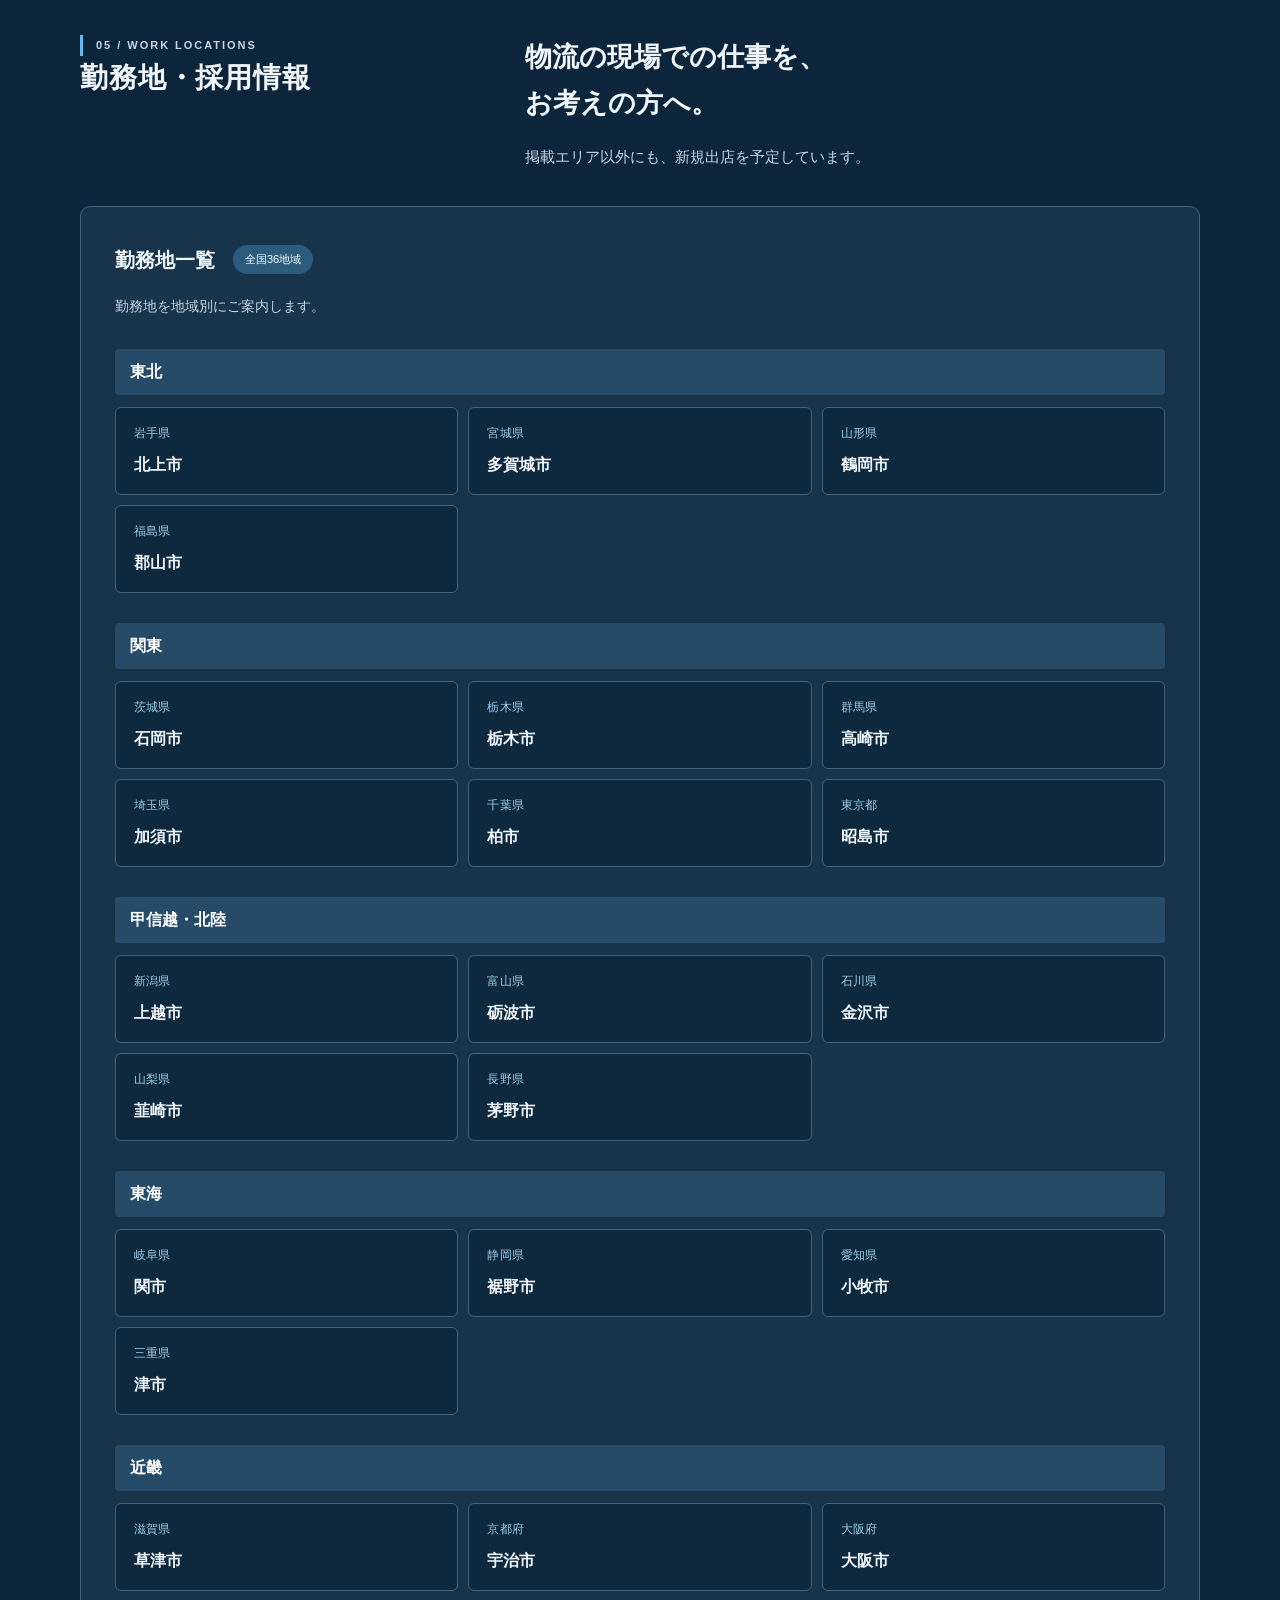
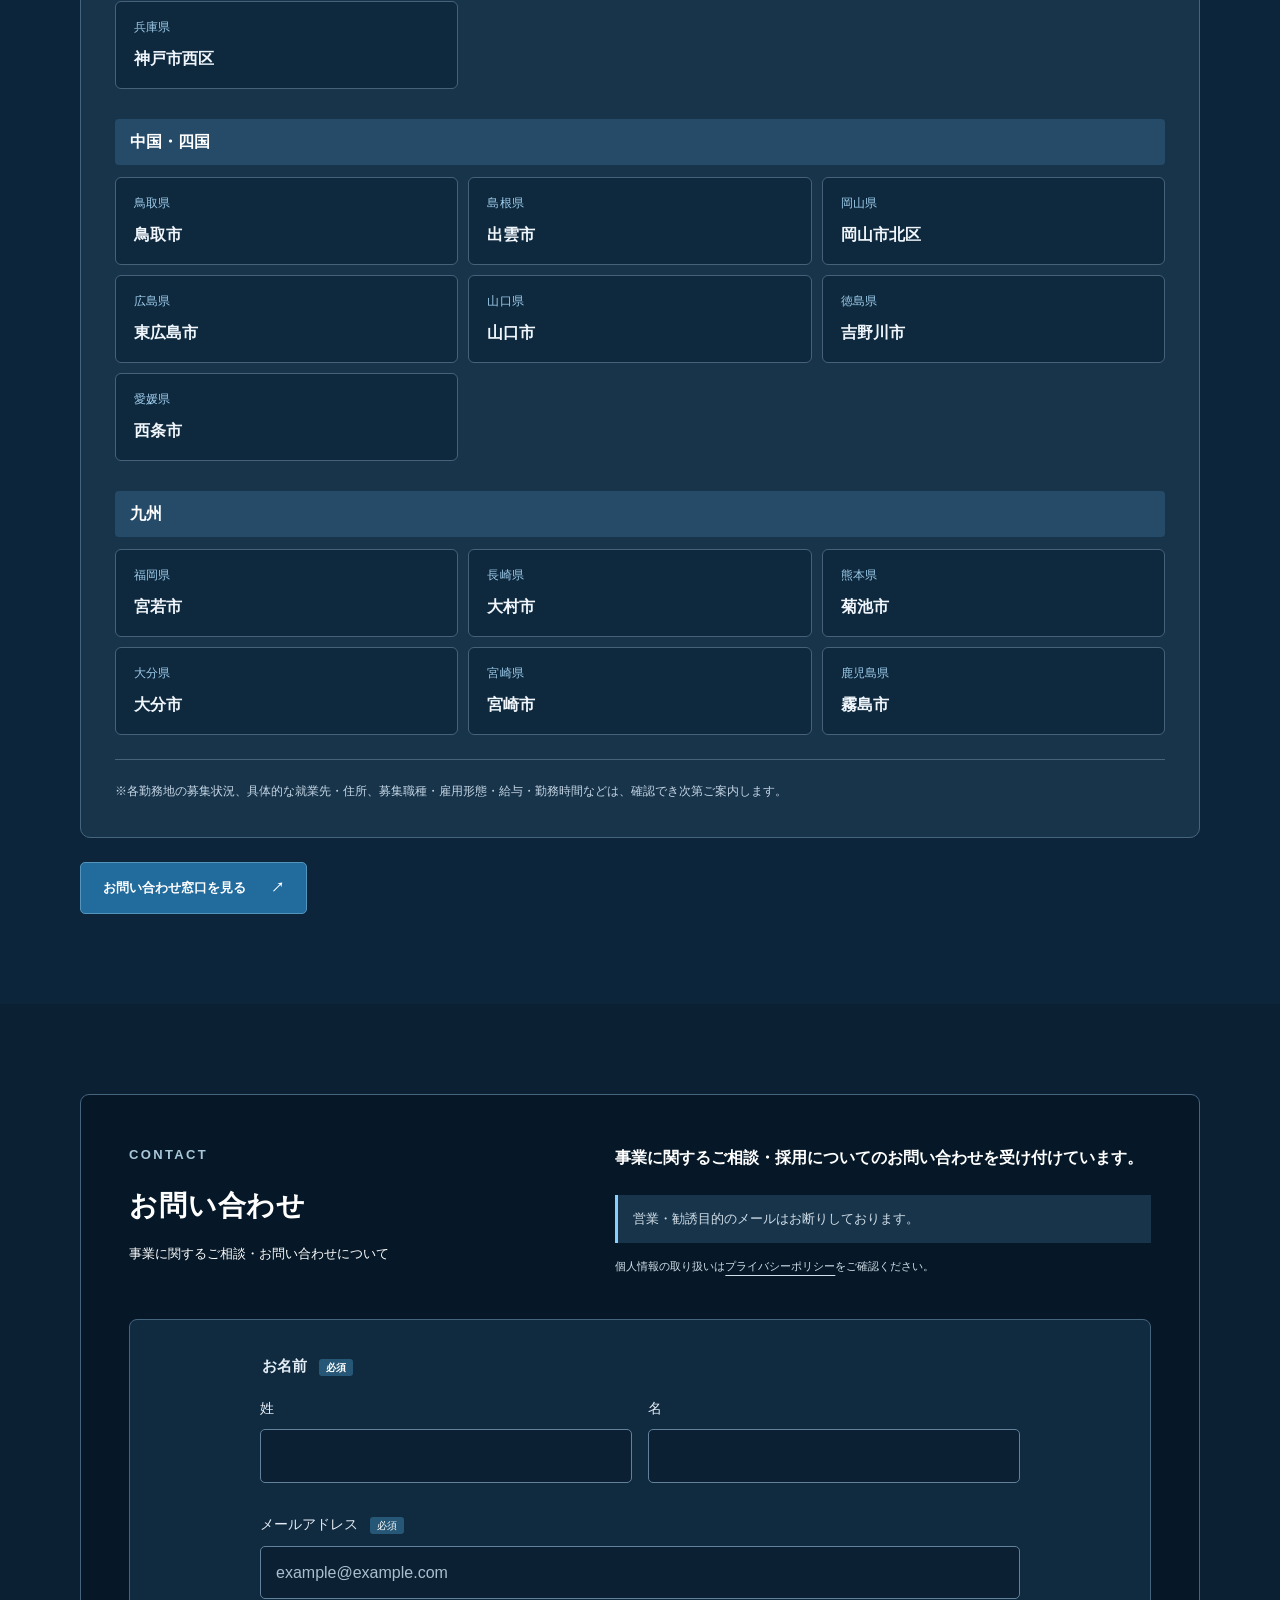
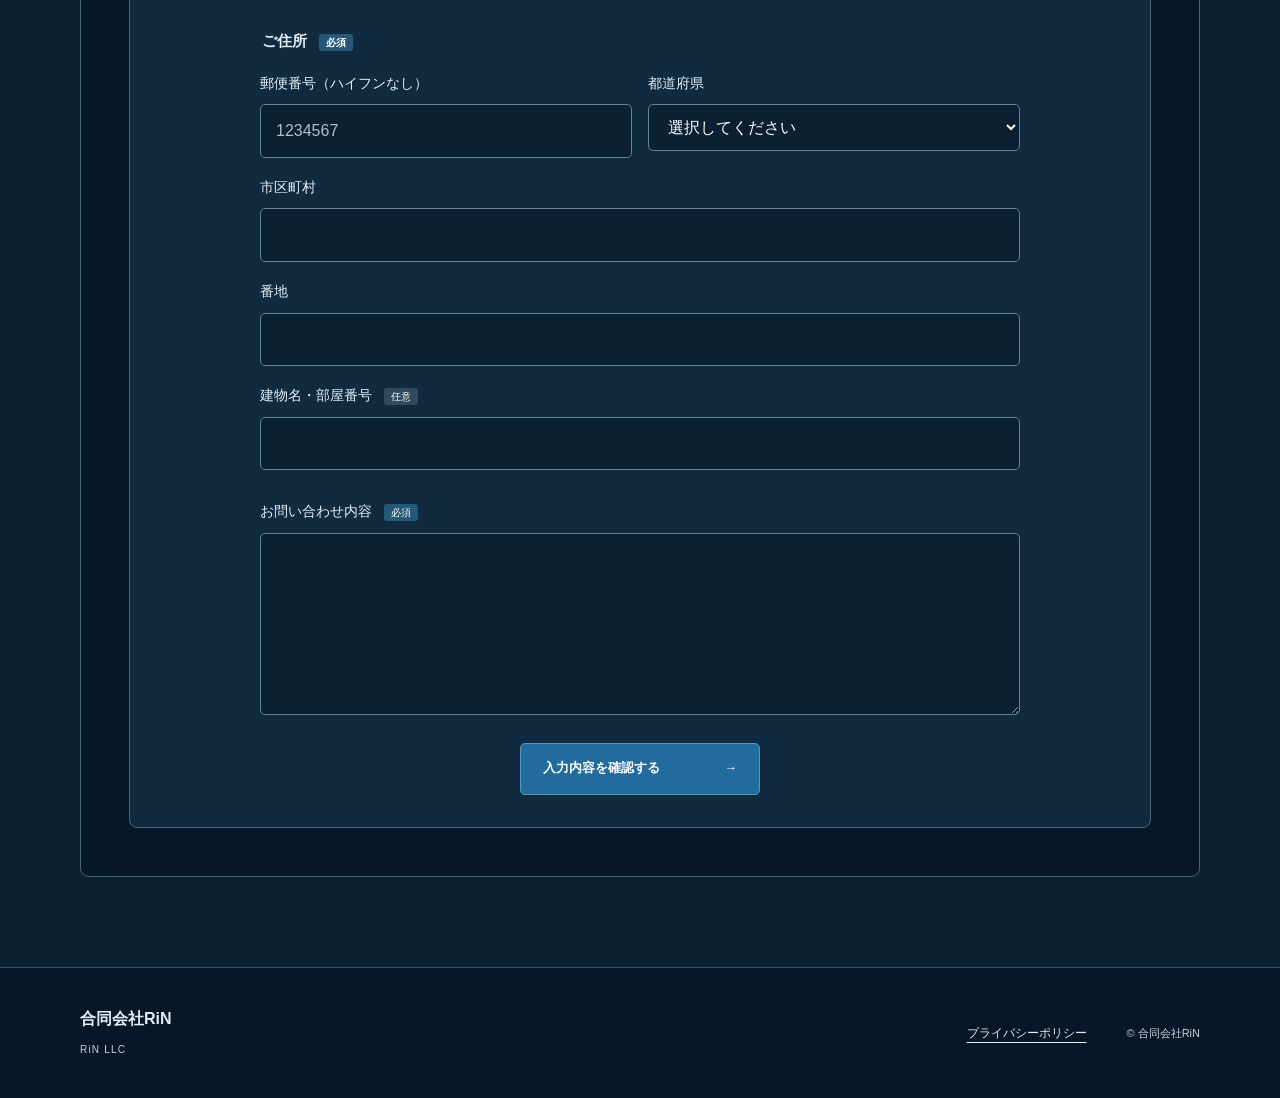
==== commit 3da9c544: "Add files via upload" ====
--- a/index.html
+++ b/index.html
@@ -1,53 +1,53 @@
-<!doctype html>
-<html lang="ja">
-<head>
-  <meta charset="UTF-8">
-  <meta name="viewport" content="width=device-width, initial-scale=1">
-  <title>合同会社RiN｜倉庫内作業・軽作業・物流関連業務</title>
-  <meta name="description" content="合同会社RiN（RiN LLC）は、倉庫内作業・軽作業・倉庫管理・梱包・発送など、物流現場を支える業務に取り組んでいます。事業内容と会社概要をご紹介します。">
-  <link rel="canonical" href="https://ri-n1.com/">
-  <meta property="og:type" content="website">
-  <meta property="og:locale" content="ja_JP">
-  <meta property="og:site_name" content="合同会社RiN">
-  <meta property="og:title" content="合同会社RiN｜物流の現場を、確かな仕事で支える。">
-  <meta property="og:description" content="倉庫内作業・軽作業・梱包・発送など、物流現場を支える業務に取り組んでいます。">
-  <meta property="og:url" content="https://ri-n1.com/">
-  <!-- OGP画像を追加する場合：assets/images/ogp.png を用意し、og:image に絶対URLを設定してください。 -->
-  <link rel="icon" type="image/svg+xml" href="assets/images/favicon.svg">
-  <link rel="stylesheet" href="css/style.css">
-  <script src="js/main.js" defer></script>
-</head>
-<body>
-<a class="skip-link" href="#main">本文へ移動</a>
-<header class="site-header">
-  <div class="container header-inner">
-    <a class="brand" href="./" aria-label="合同会社RiN トップ"><span class="wordmark">RiN<span class="brand-dot">.</span></span><span class="brand-name">合同会社RiN</span></a>
-    <button class="menu-toggle" type="button" aria-expanded="false" aria-controls="site-nav" hidden><span class="menu-lines" aria-hidden="true"></span><span class="menu-label">メニュー</span></button>
-    <nav id="site-nav" aria-label="メインナビゲーション"><a href="#about">私たちについて</a><a href="#services">事業内容</a><a href="#company">会社概要</a><a href="#recruit">勤務地・採用情報</a><a class="nav-contact" href="#contact">お問い合わせ <span aria-hidden="true">↗</span></a></nav>
-  </div>
-</header>
-<main id="main">
-  <section class="hero hero-immersive" aria-labelledby="hero-title">
-    <div class="container hero-inner">
-      <div class="hero-copy"><p class="eyebrow">RiN LLC · LOGISTICS SUPPORT</p><p class="hero-company">合同会社RiN</p><h1 id="hero-title">物流の現場を、<br><span class="hero-accent">確かな仕事で支える。</span></h1><p class="hero-description">倉庫内作業・軽作業・梱包・発送など、<br class="desktop-break">物流現場を支える業務に取り組んでいます。</p><div class="actions"><a class="button primary" href="#services">事業内容を見る <span aria-hidden="true">↗</span></a><a class="button secondary" href="#company">会社概要を見る <span aria-hidden="true">→</span></a></div></div>
-      <figure class="hero-photo"><img src="assets/images/warehouse.jpg" alt="商品を載せた保管棚と通路が並ぶ物流倉庫内のイメージ" width="1400" height="2100" fetchpriority="high"><figcaption>物流倉庫内のイメージ写真</figcaption></figure>
-    </div>
-    <div class="hero-bottom container"><span>日々の現場に、丁寧な仕事を。</span><a href="#about">SCROLL <span aria-hidden="true">↓</span></a></div>
-  </section>
-  <section id="about" class="section container about-section" aria-labelledby="about-title"><div class="section-heading"><p class="eyebrow">01 / ABOUT US</p><h2 id="about-title">私たちについて</h2></div><div class="about-copy"><h3>一つひとつの仕事を、<br>誠実に積み重ねる。</h3><p>合同会社RiNは、倉庫内作業や軽作業、梱包・発送など、物流に関わる業務に取り組む会社です。</p><p>日々の作業を丁寧に行い、現場での確認やコミュニケーションを大切にしながら、物流を支える仕事に向き合います。</p></div></section>
-  <section id="services" class="section services-section" aria-labelledby="services-title"><div class="container"><div class="section-heading"><p class="eyebrow">02 / OUR BUSINESS</p><h2 id="services-title">事業内容</h2><p>物流の現場に関わる、日々の業務。</p></div><div class="service-grid">
-    <article class="service-card"><span class="service-number">01</span><h3>倉庫内作業</h3><p>商品の仕分けや整理など、倉庫内で行う作業に取り組みます。現場の手順を確認し、丁寧に進めます。</p></article>
-    <article class="service-card"><span class="service-number">02</span><h3>軽作業</h3><p>物流に関わる軽作業に取り組みます。一つひとつの作業内容を確認し、着実に進めることを大切にします。</p></article>
-    <article class="service-card"><span class="service-number">03</span><h3>梱包・発送</h3><p>商品の梱包や発送に関わる業務を行います。商品を丁寧に扱い、作業時の確認を大切にします。</p></article>
-    <article class="service-card"><span class="service-number">04</span><h3>倉庫管理</h3><p>倉庫管理に関わる業務に取り組みます。現場の運用に沿って、整理や確認を行います。</p></article>
-    <article class="service-card"><span class="service-number">05</span><h3>物流関連業務</h3><p>物流現場を支える関連業務に取り組みます。業務の内容や進め方を確認し、現場と連携します。</p></article>
-    <div class="service-note"><span class="small-wordmark" aria-hidden="true">RiN.</span><p>日々の物流を、<br>現場から支える。</p></div>
-  </div></div></section>
-  <section class="section container" aria-labelledby="values-title"><div class="section-heading"><p class="eyebrow">03 / OUR VALUES</p><h2 id="values-title">RiNが大切にしていること</h2></div><div class="values-grid"><article><span class="value-line" aria-hidden="true"></span><h3>丁寧な仕事</h3><p>慣れた作業でも確認を忘れず、一つひとつの仕事に誠実に向き合います。</p></article><article><span class="value-line" aria-hidden="true"></span><h3>安全への配慮</h3><p>作業手順や周囲の状況に気を配り、安全を意識して業務に取り組みます。</p></article><article><span class="value-line" aria-hidden="true"></span><h3>現場とのコミュニケーション</h3><p>報告・連絡・相談を大切にし、不明点をそのままにせず、確認しながら進めます。</p></article></div></section>
-  <section id="company" class="section company-section" aria-labelledby="company-title"><div class="container company-inner"><div class="section-heading"><p class="eyebrow">04 / COMPANY</p><h2 id="company-title">会社概要</h2></div><dl class="company-table"><div><dt>会社名</dt><dd>合同会社RiN</dd></div><!-- 会社情報の編集箇所：本社所在地・代表者・設立。変更時は以下のdd内を編集してください。 --><div><dt>本社所在地</dt><dd>東京都新宿区新宿 1-36-2</dd></div><div><dt>代表者</dt><dd>中澤 龍璽</dd></div><div><dt>設立</dt><dd>2026年2月</dd></div><div><dt>事業内容</dt><dd>軽作業関連業務<br>倉庫内作業<br>倉庫管理<br>梱包・発送関連業務<br>物流関連業務</dd></div></dl></div></section>
-  <section id="recruit" class="section recruit-section" aria-labelledby="recruit-title"><div class="container"><div class="recruit-intro"><div class="section-heading"><p class="eyebrow">05 / WORK LOCATIONS</p><h2 id="recruit-title">勤務地・採用情報</h2></div><div><h3>物流の現場での仕事を、<br>お考えの方へ。</h3><p>勤務地を地域ごとに掲載しています。募集条件などの詳細は、確認でき次第ご案内します。</p></div></div><div class="location-panel"><div class="location-header"><h3>勤務地一覧</h3><span class="status-badge">全国36地域</span></div><p>勤務地を地域別にご案内します。</p><!-- 勤務地の編集箇所：地域ごとのliを編集・追加してください。 --><section class="location-group" aria-label="東北の勤務地"><h4>東北</h4><ul class="location-list"><li><span>岩手県</span>北上市</li><li><span>宮城県</span>多賀城市</li><li><span>山形県</span>鶴岡市</li><li><span>福島県</span>郡山市</li></ul></section><section class="location-group" aria-label="関東の勤務地"><h4>関東</h4><ul class="location-list"><li><span>茨城県</span>石岡市</li><li><span>栃木県</span>栃木市</li><li><span>群馬県</span>高崎市</li><li><span>埼玉県</span>加須市</li><li><span>千葉県</span>柏市</li><li><span>東京都</span>昭島市</li></ul></section><section class="location-group" aria-label="甲信越・北陸の勤務地"><h4>甲信越・北陸</h4><ul class="location-list"><li><span>新潟県</span>上越市</li><li><span>富山県</span>砺波市</li><li><span>石川県</span>金沢市</li><li><span>山梨県</span>韮崎市</li><li><span>長野県</span>茅野市</li></ul></section><section class="location-group" aria-label="東海の勤務地"><h4>東海</h4><ul class="location-list"><li><span>岐阜県</span>関市</li><li><span>静岡県</span>裾野市</li><li><span>愛知県</span>小牧市</li><li><span>三重県</span>津市</li></ul></section><section class="location-group" aria-label="近畿の勤務地"><h4>近畿</h4><ul class="location-list"><li><span>滋賀県</span>草津市</li><li><span>京都府</span>宇治市</li><li><span>大阪府</span>大阪市</li><li><span>兵庫県</span>神戸市西区</li></ul></section><section class="location-group" aria-label="中国・四国の勤務地"><h4>中国・四国</h4><ul class="location-list"><li><span>鳥取県</span>鳥取市</li><li><span>島根県</span>出雲市</li><li><span>岡山県</span>岡山市北区</li><li><span>広島県</span>東広島市</li><li><span>山口県</span>山口市</li><li><span>徳島県</span>吉野川市</li><li><span>愛媛県</span>西条市</li></ul></section><section class="location-group" aria-label="九州の勤務地"><h4>九州</h4><ul class="location-list"><li><span>福岡県</span>宮若市</li><li><span>長崎県</span>大村市</li><li><span>熊本県</span>菊池市</li><li><span>大分県</span>大分市</li><li><span>宮崎県</span>宮崎市</li><li><span>鹿児島県</span>霧島市</li></ul></section><p class="location-note">※各勤務地の募集状況、具体的な就業先・住所、募集職種・雇用形態・給与・勤務時間などは、確認でき次第ご案内します。</p></div><a class="button primary recruit-contact" href="#contact">お問い合わせ窓口を見る <span aria-hidden="true">↗</span></a></div></section>
-  <section id="contact" class="section container" aria-labelledby="contact-title"><div class="contact-panel"><div><p class="eyebrow">CONTACT</p><h2 id="contact-title">お問い合わせ</h2><p>事業に関するご相談・お問い合わせについて</p></div><div class="contact-details"><!-- メール開通後：js/main.js の CONTACT_ENABLED を true に変更。JavaScript無効時の案内もこの箇所で更新。 --><p id="contact-status" class="contact-status">お問い合わせ窓口は現在準備中です。</p><p id="contact-note">受付開始後、こちらにメール窓口をご案内します。</p><a id="contact-email" class="button contact-button" hidden></a><p class="contact-sales-notice">営業・勧誘目的のメールはお断りしております。</p><p class="contact-privacy">個人情報の取り扱いは<a href="privacy.html">プライバシーポリシー</a>をご確認ください。</p></div></div></section>
-</main>
-<footer class="site-footer"><div class="container footer-inner"><div><span class="footer-name">合同会社RiN</span><span class="footer-en">RiN LLC</span></div><a href="privacy.html">プライバシーポリシー</a><small>© 合同会社RiN</small></div></footer>
-</body>
-</html>
+<!doctype html>
+<html lang="ja">
+<head>
+  <meta charset="UTF-8">
+  <meta name="viewport" content="width=device-width, initial-scale=1">
+  <title>合同会社RiN｜倉庫内作業・軽作業・物流関連業務</title>
+  <meta name="description" content="合同会社RiN（RiN LLC）は、倉庫内作業・軽作業・倉庫管理・梱包・発送など、物流現場を支える業務に取り組んでいます。事業内容と会社概要をご紹介します。">
+  <link rel="canonical" href="https://ri-n1.com/">
+  <meta property="og:type" content="website">
+  <meta property="og:locale" content="ja_JP">
+  <meta property="og:site_name" content="合同会社RiN">
+  <meta property="og:title" content="合同会社RiN｜物流の現場を、確かな仕事で支える。">
+  <meta property="og:description" content="倉庫内作業・軽作業・梱包・発送など、物流現場を支える業務に取り組んでいます。">
+  <meta property="og:url" content="https://ri-n1.com/">
+  <!-- OGP画像を追加する場合：assets/images/ogp.png を用意し、og:image に絶対URLを設定してください。 -->
+  <link rel="icon" type="image/svg+xml" href="assets/images/favicon.svg">
+  <link rel="stylesheet" href="css/style.css">
+  <script src="js/main.js" defer></script>
+</head>
+<body>
+<a class="skip-link" href="#main">本文へ移動</a>
+<header class="site-header">
+  <div class="container header-inner">
+    <a class="brand" href="./" aria-label="合同会社RiN トップ"><span class="wordmark">RiN<span class="brand-dot">.</span></span><span class="brand-name">合同会社RiN</span></a>
+    <button class="menu-toggle" type="button" aria-expanded="false" aria-controls="site-nav" hidden><span class="menu-lines" aria-hidden="true"></span><span class="menu-label">メニュー</span></button>
+    <nav id="site-nav" aria-label="メインナビゲーション"><a href="#about">私たちについて</a><a href="#services">事業内容</a><a href="#company">会社概要</a><a href="#recruit">勤務地・採用情報</a><a class="nav-contact" href="#contact">お問い合わせ <span aria-hidden="true">↗</span></a></nav>
+  </div>
+</header>
+<main id="main">
+  <section class="hero hero-immersive" aria-labelledby="hero-title">
+    <div class="container hero-inner">
+      <div class="hero-copy"><p class="eyebrow">RiN LLC · LOGISTICS SUPPORT</p><p class="hero-company">合同会社RiN</p><h1 id="hero-title">物流の現場を、<br><span class="hero-accent">確かな仕事で支える。</span></h1><p class="hero-description">倉庫内作業・軽作業・梱包・発送など、<br class="desktop-break">物流現場を支える業務に取り組んでいます。</p><div class="actions"><a class="button primary" href="#services">事業内容を見る <span aria-hidden="true">↗</span></a><a class="button secondary" href="#company">会社概要を見る <span aria-hidden="true">→</span></a></div></div>
+      <figure class="hero-photo"><img src="assets/images/warehouse.jpg" alt="商品を載せた保管棚と通路が並ぶ物流倉庫内のイメージ" width="1400" height="2100" fetchpriority="high"><figcaption>物流倉庫内のイメージ写真</figcaption></figure>
+    </div>
+    <div class="hero-bottom container"><span>日々の現場に、丁寧な仕事を。</span><a href="#about">SCROLL <span aria-hidden="true">↓</span></a></div>
+  </section>
+  <section id="about" class="section container about-section" aria-labelledby="about-title"><div class="section-heading"><p class="eyebrow">01 / ABOUT US</p><h2 id="about-title">私たちについて</h2></div><div class="about-copy"><h3>一つひとつの仕事を、<br>誠実に積み重ねる。</h3><p>合同会社RiNは、倉庫内作業や軽作業、梱包・発送など、物流に関わる業務に取り組む会社です。</p><p>日々の作業を丁寧に行い、現場での確認やコミュニケーションを大切にしながら、物流を支える仕事に向き合います。</p></div></section>
+  <section id="services" class="section services-section" aria-labelledby="services-title"><div class="container"><div class="section-heading"><p class="eyebrow">02 / OUR BUSINESS</p><h2 id="services-title">事業内容</h2><p>物流の現場に関わる、日々の業務。</p></div><div class="service-grid">
+    <article class="service-card"><span class="service-number">01</span><h3>倉庫内作業</h3><p>商品の仕分けや整理など、倉庫内で行う作業に取り組みます。現場の手順を確認し、丁寧に進めます。</p></article>
+    <article class="service-card"><span class="service-number">02</span><h3>軽作業</h3><p>物流に関わる軽作業に取り組みます。一つひとつの作業内容を確認し、着実に進めることを大切にします。</p></article>
+    <article class="service-card"><span class="service-number">03</span><h3>梱包・発送</h3><p>商品の梱包や発送に関わる業務を行います。商品を丁寧に扱い、作業時の確認を大切にします。</p></article>
+    <article class="service-card"><span class="service-number">04</span><h3>倉庫管理</h3><p>倉庫管理に関わる業務に取り組みます。現場の運用に沿って、整理や確認を行います。</p></article>
+    <article class="service-card"><span class="service-number">05</span><h3>物流関連業務</h3><p>物流現場を支える関連業務に取り組みます。業務の内容や進め方を確認し、現場と連携します。</p></article>
+    <div class="service-note"><span class="small-wordmark" aria-hidden="true">RiN.</span><p>日々の物流を、<br>現場から支える。</p></div>
+  </div></div></section>
+  <section class="section container" aria-labelledby="values-title"><div class="section-heading"><p class="eyebrow">03 / OUR VALUES</p><h2 id="values-title">RiNが大切にしていること</h2></div><div class="values-grid"><article><span class="value-line" aria-hidden="true"></span><h3>丁寧な仕事</h3><p>慣れた作業でも確認を忘れず、一つひとつの仕事に誠実に向き合います。</p></article><article><span class="value-line" aria-hidden="true"></span><h3>安全への配慮</h3><p>作業手順や周囲の状況に気を配り、安全を意識して業務に取り組みます。</p></article><article><span class="value-line" aria-hidden="true"></span><h3>現場とのコミュニケーション</h3><p>報告・連絡・相談を大切にし、不明点をそのままにせず、確認しながら進めます。</p></article></div></section>
+  <section id="company" class="section company-section" aria-labelledby="company-title"><div class="container company-inner"><div class="section-heading"><p class="eyebrow">04 / COMPANY</p><h2 id="company-title">会社概要</h2></div><dl class="company-table"><div><dt>会社名</dt><dd>合同会社RiN</dd></div><!-- 会社情報の編集箇所：本社所在地・代表者・設立。変更時は以下のdd内を編集してください。 --><div><dt>本社所在地</dt><dd>東京都新宿区新宿 1-36-2</dd></div><div><dt>代表者</dt><dd>中澤 龍璽</dd></div><div><dt>設立</dt><dd>2026年2月</dd></div><div><dt>事業内容</dt><dd>軽作業関連業務<br>倉庫内作業<br>倉庫管理<br>梱包・発送関連業務<br>物流関連業務</dd></div></dl></div></section>
+  <section id="recruit" class="section recruit-section" aria-labelledby="recruit-title"><div class="container"><div class="recruit-intro"><div class="section-heading"><p class="eyebrow">05 / WORK LOCATIONS</p><h2 id="recruit-title">勤務地・採用情報</h2></div><div><h3>物流の現場での仕事を、<br>お考えの方へ。</h3><p>掲載エリア以外にも、新規出店を予定しています。</p></div></div><div class="location-panel"><div class="location-header"><h3>勤務地一覧</h3><span class="status-badge">全国36地域</span></div><p>勤務地を地域別にご案内します。</p><!-- 勤務地の編集箇所：地域ごとのliを編集・追加してください。 --><section class="location-group" aria-label="東北の勤務地"><h4>東北</h4><ul class="location-list"><li><span>岩手県</span>北上市</li><li><span>宮城県</span>多賀城市</li><li><span>山形県</span>鶴岡市</li><li><span>福島県</span>郡山市</li></ul></section><section class="location-group" aria-label="関東の勤務地"><h4>関東</h4><ul class="location-list"><li><span>茨城県</span>石岡市</li><li><span>栃木県</span>栃木市</li><li><span>群馬県</span>高崎市</li><li><span>埼玉県</span>加須市</li><li><span>千葉県</span>柏市</li><li><span>東京都</span>昭島市</li></ul></section><section class="location-group" aria-label="甲信越・北陸の勤務地"><h4>甲信越・北陸</h4><ul class="location-list"><li><span>新潟県</span>上越市</li><li><span>富山県</span>砺波市</li><li><span>石川県</span>金沢市</li><li><span>山梨県</span>韮崎市</li><li><span>長野県</span>茅野市</li></ul></section><section class="location-group" aria-label="東海の勤務地"><h4>東海</h4><ul class="location-list"><li><span>岐阜県</span>関市</li><li><span>静岡県</span>裾野市</li><li><span>愛知県</span>小牧市</li><li><span>三重県</span>津市</li></ul></section><section class="location-group" aria-label="近畿の勤務地"><h4>近畿</h4><ul class="location-list"><li><span>滋賀県</span>草津市</li><li><span>京都府</span>宇治市</li><li><span>大阪府</span>大阪市</li><li><span>兵庫県</span>神戸市西区</li></ul></section><section class="location-group" aria-label="中国・四国の勤務地"><h4>中国・四国</h4><ul class="location-list"><li><span>鳥取県</span>鳥取市</li><li><span>島根県</span>出雲市</li><li><span>岡山県</span>岡山市北区</li><li><span>広島県</span>東広島市</li><li><span>山口県</span>山口市</li><li><span>徳島県</span>吉野川市</li><li><span>愛媛県</span>西条市</li></ul></section><section class="location-group" aria-label="九州の勤務地"><h4>九州</h4><ul class="location-list"><li><span>福岡県</span>宮若市</li><li><span>長崎県</span>大村市</li><li><span>熊本県</span>菊池市</li><li><span>大分県</span>大分市</li><li><span>宮崎県</span>宮崎市</li><li><span>鹿児島県</span>霧島市</li></ul></section><p class="location-note">※各勤務地の募集状況、具体的な就業先・住所、募集職種・雇用形態・給与・勤務時間などは、確認でき次第ご案内します。</p></div><a class="button primary recruit-contact" href="#contact">お問い合わせ窓口を見る <span aria-hidden="true">↗</span></a></div></section>
+  <section id="contact" class="section container" aria-labelledby="contact-title"><div class="contact-panel contact-panel-embedded"><div><p class="eyebrow">CONTACT</p><h2 id="contact-title">お問い合わせ</h2><p>事業に関するご相談・お問い合わせについて</p></div><div class="contact-details"><p class="contact-status">事業に関するご相談・採用についてのお問い合わせを受け付けています。</p><p class="contact-sales-notice">営業・勧誘目的のメールはお断りしております。</p><p class="contact-privacy">個人情報の取り扱いは<a href="privacy.html">プライバシーポリシー</a>をご確認ください。</p></div><div class="contact-form-wrap native-form-wrap"><form id="rin-contact-form" class="rin-contact-form" action="https://ssl.form-mailer.jp/fms/0dc1958a892070/submissions/confirm" method="post" target="rin-contact-result" accept-charset="UTF-8"><input type="hidden" name="validated" value="0"><fieldset><legend>お名前 <span class="required-mark">必須</span></legend><div class="form-two-columns"><label for="contact-sei">姓<input id="contact-sei" name="field_7804465_sei" required maxlength="2500" autocomplete="family-name"></label><label for="contact-mei">名<input id="contact-mei" name="field_7804465_mei" required maxlength="2500" autocomplete="given-name"></label></div></fieldset><label for="contact-mail">メールアドレス <span class="required-mark">必須</span><input id="contact-mail" name="field_7804466" type="email" required maxlength="2500" autocomplete="email" placeholder="example@example.com"></label><fieldset><legend>ご住所 <span class="required-mark">必須</span></legend><div class="form-two-columns"><label for="contact-zip">郵便番号（ハイフンなし）<input id="contact-zip" name="field_7804469_zip" required pattern="[0-9]{7}" maxlength="7" inputmode="numeric" autocomplete="postal-code" placeholder="1234567"></label><label for="contact-pref">都道府県<select id="contact-pref" name="field_7804469_pref" required autocomplete="address-level1"><option value="">選択してください</option><option value="北海道">北海道</option><option value="青森県">青森県</option><option value="岩手県">岩手県</option><option value="宮城県">宮城県</option><option value="秋田県">秋田県</option><option value="山形県">山形県</option><option value="福島県">福島県</option><option value="茨城県">茨城県</option><option value="栃木県">栃木県</option><option value="群馬県">群馬県</option><option value="埼玉県">埼玉県</option><option value="千葉県">千葉県</option><option value="東京都">東京都</option><option value="神奈川県">神奈川県</option><option value="新潟県">新潟県</option><option value="富山県">富山県</option><option value="石川県">石川県</option><option value="福井県">福井県</option><option value="山梨県">山梨県</option><option value="長野県">長野県</option><option value="岐阜県">岐阜県</option><option value="静岡県">静岡県</option><option value="愛知県">愛知県</option><option value="三重県">三重県</option><option value="滋賀県">滋賀県</option><option value="京都府">京都府</option><option value="大阪府">大阪府</option><option value="兵庫県">兵庫県</option><option value="奈良県">奈良県</option><option value="和歌山県">和歌山県</option><option value="鳥取県">鳥取県</option><option value="島根県">島根県</option><option value="岡山県">岡山県</option><option value="広島県">広島県</option><option value="山口県">山口県</option><option value="徳島県">徳島県</option><option value="香川県">香川県</option><option value="愛媛県">愛媛県</option><option value="高知県">高知県</option><option value="福岡県">福岡県</option><option value="佐賀県">佐賀県</option><option value="長崎県">長崎県</option><option value="熊本県">熊本県</option><option value="大分県">大分県</option><option value="宮崎県">宮崎県</option><option value="鹿児島県">鹿児島県</option><option value="沖縄県">沖縄県</option><option value="その他">その他</option></select></label></div><label for="contact-city">市区町村<input id="contact-city" name="field_7804469_city" required maxlength="250" autocomplete="address-level2"></label><label for="contact-block">番地<input id="contact-block" name="field_7804469_block" required maxlength="250" autocomplete="address-line1"></label><label for="contact-building">建物名・部屋番号 <span class="optional-mark">任意</span><input id="contact-building" name="field_7804469_building" maxlength="250" autocomplete="address-line2"></label></fieldset><label for="contact-message">お問い合わせ内容 <span class="required-mark">必須</span><textarea id="contact-message" name="field_7804471" rows="6" required></textarea></label><button type="submit" class="button primary">入力内容を確認する <span aria-hidden="true">→</span></button></form><div id="rin-contact-result-panel" hidden><h3 tabindex="-1" id="rin-result-heading">お問い合わせ内容の確認</h3><p>内容をご確認のうえ、画面内の送信ボタンで送信してください。</p><iframe name="rin-contact-result" title="お問い合わせ内容の確認・送信結果" class="contact-form-frame" width="100%" height="1500"></iframe><button type="button" id="rin-contact-edit" class="button secondary">入力画面に戻る</button></div></div></div></section>
+</main>
+<footer class="site-footer"><div class="container footer-inner"><div><span class="footer-name">合同会社RiN</span><span class="footer-en">RiN LLC</span></div><a href="privacy.html">プライバシーポリシー</a><small>© 合同会社RiN</small></div></footer>
+</body>
+</html>
--- a/css/style.css
+++ b/css/style.css
@@ -1,50 +1,66 @@
-:root{--navy:#142e47;--blue:#21618b;--ink:#233b4c;--muted:#526675;--line:#dce4e9;--pale:#f2f6f8;--white:#fff}*{box-sizing:border-box}html{scroll-behavior:smooth;scroll-padding-top:100px}body{margin:0;color:var(--ink);background:#fff;font-family:-apple-system,BlinkMacSystemFont,"Hiragino Kaku Gothic ProN","Yu Gothic",Meiryo,sans-serif;font-size:15px;line-height:1.9;overflow-wrap:anywhere}a{color:inherit;text-underline-offset:5px}button{font:inherit}a,button{-webkit-tap-highlight-color:transparent}a:focus-visible,button:focus-visible{outline:3px solid #ca8c2b;outline-offset:5px}[hidden]{display:none!important}.container{width:min(1120px,calc(100% - 80px));margin-inline:auto}.skip-link{position:fixed;top:-100px;left:15px;background:white;padding:12px;z-index:100}.skip-link:focus{top:10px}.site-header{position:sticky;top:0;background:rgba(255,255,255,.97);z-index:20;border-bottom:1px solid var(--line)}.header-inner{min-height:88px;display:flex;align-items:center;justify-content:space-between;gap:20px}.brand{display:flex;align-items:center;gap:18px;text-decoration:none;flex-shrink:0}.wordmark{font-size:42px;letter-spacing:-3px;font-weight:800;line-height:1}.brand-dot{color:#5486a4}.brand-name{font-size:13px;font-weight:600;border-left:1px solid var(--line);padding-left:18px}nav{display:flex;align-items:center;gap:27px}nav a{font-size:13px;text-decoration:none;font-weight:600}nav a:hover{color:var(--blue)}.nav-contact{background:var(--navy);color:white;padding:12px 20px;border-radius:5px}.nav-contact:hover{color:white;background:var(--blue)}.nav-contact span{margin-left:16px}.hero{background:linear-gradient(115deg,#f4f7f9,#eaf1f5);overflow:hidden}.hero-inner{display:grid;grid-template-columns:1.2fr 1fr;align-items:center;min-height:570px;gap:20px}.eyebrow{font-size:11px;font-weight:700;letter-spacing:.18em;color:var(--blue);margin:0 0 16px}.hero-company{font-size:15px;margin:0 0 15px;font-weight:600}h1{font-size:clamp(30px,3.3vw,46px);line-height:1.65;letter-spacing:.03em;margin:0 0 24px;color:var(--navy);font-weight:700}.hero-description{color:var(--muted);margin:0 0 32px;line-height:2}.actions{display:flex;flex-wrap:wrap;gap:12px}.button{display:inline-flex;align-items:center;justify-content:space-between;gap:25px;min-height:52px;padding:12px 22px;border-radius:5px;font-weight:600;text-decoration:none;font-size:13px;border:1px solid transparent}.primary{background:var(--navy);color:white}.primary:hover{background:var(--blue)}.secondary{border-color:#bdccd6;background:#ffffff80}.secondary:hover{background:white}.hero-bottom{border-top:1px solid #cddbe3;display:flex;justify-content:space-between;padding-top:18px;padding-bottom:22px;font-size:11px;letter-spacing:.1em;color:var(--muted)}.hero-bottom a{text-decoration:none;font-size:10px}.hero-bottom a span{margin-left:20px}.warehouse-art{height:350px;position:relative;isolation:isolate}.art-grid{position:absolute;inset:-25px -60px;background-image:linear-gradient(#bdd0dd33 1px,transparent 1px),linear-gradient(90deg,#bdd0dd33 1px,transparent 1px);background-size:35px 35px;transform:skewY(-7deg);mask-image:linear-gradient(90deg,transparent,#000 25%,#000 80%,transparent);z-index:-1}.warehouse{position:absolute;top:83px;left:7%;width:86%;height:182px;background:linear-gradient(90deg,#d3e1e9,#e4edf2);border:1px solid #97b0c2;box-shadow:17px 16px 0 #bacfdd66;transform:skewY(-7deg);border-top:7px solid #547b96}.roof-line{position:absolute;top:-34px;left:-1px;right:-1px;height:28px;background:#cfdee8;clip-path:polygon(9% 0,91% 0,100% 100%,0 100%)}.warehouse-label{position:absolute;top:12px;left:22px;font-size:30px;font-weight:800;letter-spacing:-2px;color:#456a84}.warehouse-door{position:absolute;bottom:0;width:21%;height:91px;background:repeating-linear-gradient(0deg,#92adbf 0px,#92adbf 2px,#a8c0cf 2px,#a8c0cf 11px);border:4px solid #7899b0;border-bottom:0}.door-one{left:10%}.door-two{left:40%}.door-three{left:70%}.parcel{position:absolute;width:45px;height:45px;background:#f5f7f7;border:1px solid #8da6b6;transform:skewY(-7deg);box-shadow:8px 5px 0 #bdd0dc}.parcel:after{content:"";position:absolute;left:18px;width:8px;height:100%;background:#b4c9d5}.parcel-one{left:0;bottom:62px}.parcel-two{left:41px;bottom:68px;width:35px;height:34px}.ground-line{position:absolute;bottom:59px;left:-10px;right:-10px;height:1px;background:#92adbf;transform:rotate(-7deg)}.art-caption{position:absolute;bottom:9px;right:0;font-size:9px;letter-spacing:.19em;color:#54758b}.section{padding-block:90px}.section-heading{margin-bottom:38px}.section-heading h2,h2{font-size:28px;line-height:1.6;letter-spacing:.03em;margin:0;color:var(--navy)}.section-heading>p:last-child:not(.eyebrow){margin:15px 0 0;color:var(--muted)}.about-section{display:grid;grid-template-columns:1fr 1.8fr;gap:70px}.about-copy h3{font-size:26px;line-height:1.8;margin:0 0 25px;color:var(--navy)}.about-copy p{color:var(--muted);margin:15px 0;max-width:600px}.services-section{background:var(--pale)}.service-grid{display:grid;grid-template-columns:repeat(3,1fr);gap:18px}.service-card{background:white;border:1px solid var(--line);border-radius:8px;padding:27px 29px 30px}.service-number{font-size:12px;color:var(--blue);letter-spacing:.1em;display:block;margin-bottom:24px}.service-card h3{font-size:19px;margin:0 0 13px}.service-card p{font-size:14px;color:var(--muted);margin:0}.service-note{padding:30px;display:flex;flex-direction:column;justify-content:center;align-items:flex-start}.small-wordmark{font-size:42px;font-weight:800;letter-spacing:-3px;color:#7292a7;line-height:1}.service-note p{font-size:16px;color:#547084;margin:18px 0 0}.values-grid{display:grid;grid-template-columns:repeat(3,1fr);gap:40px}.value-line{display:block;width:32px;height:3px;background:#467f9f;margin-bottom:24px}.values-grid h3{font-size:18px;margin:0 0 12px}.values-grid p{font-size:14px;color:var(--muted);margin:0}.company-section{background:var(--pale)}.company-inner{display:grid;grid-template-columns:1fr 1.8fr;gap:70px}.company-table{margin:0;border-top:1px solid #bdccd6}.company-table>div{display:grid;grid-template-columns:125px 1fr;border-bottom:1px solid var(--line);padding:20px 0;gap:20px}.company-table dt{font-weight:600;font-size:14px}.company-table dd{margin:0;font-size:14px}.unset{color:var(--muted)}.contact-panel{background:var(--navy);color:white;border-radius:9px;padding:48px;display:grid;grid-template-columns:1fr 1.2fr;gap:40px}.contact-panel h2{color:white}.contact-panel .eyebrow{color:#a9c7da}.contact-panel p{font-size:13px}.contact-status{font-weight:600;font-size:16px!important;margin-top:0}.contact-details>p:nth-child(2){color:#d2dfe8}.contact-privacy{font-size:11px!important;color:#d2dfe8;margin-bottom:0}.contact-button{background:white;color:var(--navy);margin-bottom:12px;max-width:100%}.site-footer{border-top:1px solid var(--line);padding:36px 0}.footer-inner{display:flex;align-items:center;gap:40px}.footer-name{font-size:16px;font-weight:700;display:block}.footer-en{font-size:10px;letter-spacing:.12em;color:var(--muted)}.footer-inner>a{font-size:12px;margin-left:auto}.footer-inner small{font-size:11px;color:var(--muted)}.menu-toggle{display:none}.privacy-main{max-width:800px;padding-block:60px 90px}.breadcrumb{font-size:12px;margin-bottom:40px;color:var(--muted)}.privacy-main h1{font-size:32px}.privacy-main h2{font-size:20px;margin:34px 0 12px}.privacy-main p{color:var(--muted)}.privacy-main ul{padding-left:22px;color:var(--muted)}.back-link{margin-top:35px}.privacy-intro{border-bottom:1px solid var(--line);padding-bottom:25px}
-@media(max-width:1000px){nav{gap:16px}.brand-name{display:none}.hero-inner{grid-template-columns:1.3fr 1fr}.warehouse-art{height:310px}.company-inner,.about-section{gap:35px}.contact-panel{padding:35px;gap:25px}.service-card{padding:23px}}
-@media(max-width:760px){html{scroll-padding-top:85px}.container{width:calc(100% - 40px)}.header-inner{min-height:73px;flex-wrap:wrap;gap:0}.wordmark{font-size:35px}.brand-name{display:block;font-size:11px;padding-left:13px}.brand{gap:13px}.menu-toggle:not([hidden]){display:flex;align-items:center;gap:9px;background:white;border:1px solid var(--line);border-radius:5px;padding:9px 11px;color:var(--navy);font-size:11px}.menu-lines{width:17px;height:12px;border-block:1.5px solid currentColor;position:relative}.menu-lines:after{content:"";height:1.5px;position:absolute;top:4px;left:0;right:0;background:currentColor}nav{width:100%;flex-direction:column;align-items:stretch;gap:0;padding:8px 0 18px}nav a{padding:12px 8px}.nav-contact{margin-top:8px;padding:12px}.hero-inner{display:block;min-height:0;padding-top:48px}.eyebrow{font-size:10px;margin-bottom:14px}h1{font-size:clamp(27px,6vw,38px);line-height:1.7}.hero-company{font-size:13px}.hero-description{font-size:14px;margin-bottom:25px}.actions{gap:10px}.button{padding:12px 16px;gap:16px;font-size:12px}.warehouse-art{height:255px;width:min(380px,90%);margin:15px auto 0}.warehouse{top:55px;height:145px}.warehouse-door{height:70px}.warehouse-label{font-size:25px}.ground-line{bottom:46px}.parcel-one{bottom:48px}.parcel-two{bottom:54px}.art-caption{bottom:9px;font-size:8px}.hero-bottom{margin-top:15px;font-size:9px}.section{padding-block:58px}.section-heading{margin-bottom:28px}.section-heading h2,h2{font-size:24px}.about-section,.company-inner{display:block}.about-copy h3{font-size:22px}.about-copy p{font-size:14px}.service-grid{grid-template-columns:1fr 1fr;gap:12px}.service-card{padding:22px 18px}.service-card h3{font-size:17px}.service-card p{font-size:13px}.service-number{margin-bottom:18px}.service-note{padding:20px}.values-grid{grid-template-columns:1fr;gap:30px}.value-line{margin-bottom:14px}.company-table>div{grid-template-columns:86px 1fr;gap:16px;padding:18px 0}.company-table dt,.company-table dd{font-size:13px}.contact-panel{grid-template-columns:1fr;padding:29px 23px;gap:20px}.contact-panel p{margin-bottom:0}.contact-details>p{margin-top:12px}.contact-privacy{margin-top:22px!important}.contact-button{margin-top:16px}.footer-inner{flex-wrap:wrap;gap:18px}.footer-inner>a{font-size:11px}.footer-inner small{width:100%}.privacy-main{padding-block:35px 60px}.privacy-main h1{font-size:26px}}
-@media(max-width:380px){.service-grid{grid-template-columns:1fr}.service-note{display:none}.actions{flex-direction:column;align-items:stretch}.hero-bottom>span{letter-spacing:0}.brand-name{font-size:10px}.desktop-break{display:none}}
-@media(prefers-reduced-motion:reduce){html{scroll-behavior:auto}}
-
-/* トップ：倉庫内の実写写真 */
-.hero-inner{gap:48px;grid-template-columns:1.1fr 1fr}.hero-photo{margin:36px 0;position:relative;min-width:0}.hero-photo img{display:block;width:100%;height:440px;object-fit:cover;object-position:center 58%;border-radius:8px;box-shadow:0 18px 40px #142e4714}.hero-photo figcaption{font-size:10px;color:var(--muted);text-align:right;margin-top:9px;letter-spacing:.06em}@media(max-width:1000px){.hero-inner{gap:25px}.hero-photo img{height:410px}}@media(max-width:760px){.hero-photo{margin:32px 0 24px}.hero-photo img{height:280px;object-position:center 58%}.hero-photo figcaption{font-size:9px}.hero-inner{display:block}}
-
-/* 写真を大きく使うトップと勤務地の案内 */
-.hero-immersive{position:relative;isolation:isolate;background:#122a3d;color:#fff}.hero-immersive .hero-photo{position:absolute;inset:0;margin:0;z-index:-2}.hero-immersive .hero-photo img{width:100%;height:100%;border-radius:0;object-fit:cover;object-position:center 55%;box-shadow:none}.hero-immersive:after{content:"";position:absolute;inset:0;z-index:-1;background:linear-gradient(90deg,rgba(8,25,42,.91),rgba(8,25,42,.73) 55%,rgba(8,25,42,.44))}.hero-immersive .hero-inner{display:flex;min-height:650px;padding-block:75px;align-items:center}.hero-immersive .hero-copy{width:100%;max-width:960px}.hero-immersive h1{color:#fff;font-size:clamp(38px,5vw,68px);font-weight:800;line-height:1.55;letter-spacing:.035em}.hero-accent{color:#a1d8f5}.hero-immersive .eyebrow{color:#a1d8f5;letter-spacing:.22em}.hero-immersive .hero-description{color:#e1eaf0;font-size:16px;line-height:2.1}.hero-immersive .hero-company{color:#fff}.hero-immersive .primary{background:#c4e5f7;color:#142e47}.hero-immersive .primary:hover{background:#fff}.hero-immersive .secondary{color:#fff;border-color:#ffffff75;background:#ffffff08}.hero-immersive .secondary:hover{background:#ffffff20}.hero-immersive .hero-bottom{position:relative;color:#d4e2eb;border-color:#ffffff30;padding-bottom:26px}.hero-immersive figcaption{position:absolute;bottom:11px;right:25px;color:#d4e2eb;font-size:9px}.hero-immersive .hero-bottom{padding-bottom:40px}.section-heading .eyebrow{border-left:3px solid #6599b8;padding-left:13px}.recruit-section{background:#eaf1f5;border-top:1px solid var(--line)}.recruit-intro{display:grid;grid-template-columns:1fr 1.8fr;gap:70px;margin-bottom:34px}.recruit-intro h3{font-size:27px;line-height:1.7;margin:0 0 16px;color:var(--navy)}.recruit-intro p{color:var(--muted);margin:0}.location-panel{background:white;border:1px solid #d3e0e8;border-radius:10px;padding:34px}.location-header{display:flex;align-items:center;gap:18px;flex-wrap:wrap}.location-header h3{font-size:20px;margin:0}.status-badge{font-size:11px;padding:4px 12px;border-radius:30px;background:#edf3f7;color:#526675}.location-panel>p{color:var(--muted);font-size:14px}.location-list{list-style:none;padding:0;display:grid;grid-template-columns:repeat(2,1fr);gap:12px;margin:25px 0}.location-list li{border:1px solid var(--line);border-radius:6px;padding:16px 20px;font-size:14px}.location-list li span{display:block;color:var(--blue);font-size:10px;letter-spacing:.1em;margin-bottom:5px}.location-note{font-size:12px!important;border-top:1px solid var(--line);padding-top:20px;margin:24px 0 0}.recruit-contact{margin-top:24px}nav{gap:20px}nav a{font-size:12px}
-@media(max-width:1000px){nav{gap:13px}.recruit-intro{gap:35px}}
-@media(max-width:760px){.hero-immersive .hero-inner{min-height:600px;padding-block:55px}.hero-immersive h1{font-size:clamp(28px,7vw,48px);line-height:1.7}.hero-immersive .hero-description{font-size:14px}.hero-immersive:after{background:linear-gradient(90deg,#08192ae8,#08192aad)}.hero-immersive .hero-photo{margin:0}.hero-immersive .hero-photo img{height:100%;object-position:53% center}.hero-immersive .hero-bottom{margin-top:0}.recruit-intro{display:block}.recruit-intro h3{font-size:23px}.location-panel{padding:24px 20px}.location-list{grid-template-columns:1fr}.location-list li{padding:14px 16px}.location-panel>p{font-size:13px}}
-
-/* 濃いネイビーと明瞭な文字色 */
-:root{--navy:#0b2239;--blue:#124e79;--ink:#152d40;--muted:#364e60;--line:#b5c7d4;--pale:#dfe8f0}
-.site-header{background:#0b2239;color:#fff;border-bottom-color:#31495e}.brand-name{border-left-color:#536b80}.brand-dot{color:#68b6e7}nav a:hover{color:#9ed6f6}.nav-contact{background:#24638d;border:1px solid #5988a9}.hero-accent{color:#6ec4f5}.hero-immersive:after{background:linear-gradient(90deg,#07192bf2,#07192bce 55%,#07192b85)}.hero-immersive .primary{background:#196ba2;color:#fff;border-color:#4793c3}.hero-immersive .primary:hover{background:#155884;color:#fff}.hero-immersive .eyebrow{color:#8fd3fa}.hero-immersive .hero-description{color:#fff}.service-card{border-color:#afc3d2;box-shadow:0 4px 16px #102e4510}.service-number{color:#175982;font-weight:700}.service-note p{color:#294e68}.small-wordmark{color:#365f7b}.section-heading .eyebrow{border-left-color:#226c9a}.value-line{background:#1d6593}.company-table{border-top:2px solid #54758e}.company-table dt{color:#102c43}.contact-panel{background:#0b2239}.site-footer{background:#0b2239;color:white;border-top-color:#304c63}.footer-en,.footer-inner small{color:#c4d3df}.recruit-section{background:#d6e2ec}.location-panel{border-color:#a7bdce;box-shadow:0 6px 24px #12334d0c}.status-badge{background:#123f61;color:white}.location-group{margin-top:30px}.location-group h4{font-size:16px;line-height:1.6;color:#fff;background:#183d59;border-radius:4px;margin:0;padding:10px 15px}.location-list{grid-template-columns:repeat(3,minmax(0,1fr));gap:10px;margin:12px 0 0}.location-list li{background:#edf2f6;border-color:#bdceda;color:#122e44;font-size:16px;font-weight:600;padding:14px 18px}.location-list li span{color:#375e78;font-size:12px;font-weight:500;letter-spacing:.02em}.location-note{border-color:#b5c7d4}.menu-toggle:not([hidden]){background:#153a56;color:#fff;border-color:#59768e}
-@media(max-width:760px){.location-list{grid-template-columns:repeat(2,minmax(0,1fr))}.location-list li{font-size:14px;padding:12px}.location-list li span{font-size:11px}.hero-immersive:after{background:linear-gradient(90deg,#07192bf0,#07192bb8)}}
-@media(max-width:360px){.location-list{grid-template-columns:1fr}}
-
-/* 全ページ：濃いネイビーの背景 */
-:root{--navy:#f0f6fc;--blue:#85cfff;--ink:#e4edf5;--muted:#bdcddd;--line:#3b5870;--pale:#102a40}
-body{background:#0b2033;color:var(--ink)}
-h1,h2,.section-heading h2,.about-copy h3,.recruit-intro h3{color:#f0f6fc}
-.site-header{background:#081b2c;border-bottom-color:#36516a}
-.services-section,.company-section{background:#102a40}
-.recruit-section{background:#0d253a;border-color:#36516a}
-.service-card{background:#19364d;border-color:#3b5971;box-shadow:none}
-.service-card h3,.values-grid h3,.location-header h3{color:#f0f6fc}
-.service-number,.eyebrow{color:#87cfff}
-.service-card p,.about-copy p,.values-grid p,.recruit-intro p,.section-heading>p:last-child:not(.eyebrow){color:#c5d5e3}
-.service-note p{color:#cadce9}.small-wordmark{color:#84b4d4}
-.section-heading .eyebrow{border-left-color:#68b9ed}.value-line{background:#68b9ed}
-.company-table{border-top-color:#78a3c2}.company-table dt,.company-table dd{color:#e4edf5}.company-table .unset{color:#b9ccdc}
-.company-table>div{border-bottom-color:#3b5870}
-.location-panel{background:#17344b;border-color:#45657f;box-shadow:none}
-.location-panel>p{color:#c5d5e3}.location-group h4{background:#254b69;color:#fff}
-.location-list li{background:#0e293e;border-color:#45627a;color:#f0f6fc}
-.location-list li span{color:#9dcbea}.location-note{border-color:#45627a}
-.status-badge{background:#2b5c7e;color:#fff}
-.primary,.nav-contact{background:#216b9d;color:#fff;border-color:#5594bd}.primary:hover,.nav-contact:hover{background:#2c80b5;color:#fff}
-.secondary{background:#173c57;border-color:#68869d;color:#f0f6fc}.secondary:hover{background:#24506f}
-.contact-panel{background:#061827;border:1px solid #45657f}.contact-panel h2{color:#fff}
-.contact-button{background:#e5f3fc;color:#102e45}
-.site-footer{background:#061827;border-top-color:#36516a;color:#e4edf5}
-.privacy-main p,.privacy-main ul,.breadcrumb{color:#c5d5e3}.privacy-intro{border-color:#3b5870}
-.skip-link{background:#fff;color:#102e45}
-.menu-toggle:not([hidden]){background:#193d58;color:#fff;border-color:#68869d}
-
-.contact-panel .contact-sales-notice{margin-top:22px;padding:12px 15px;border-left:3px solid #87cfff;background:#17344b;color:#f0f6fc;font-size:13px;line-height:1.8}
+:root{--navy:#142e47;--blue:#21618b;--ink:#233b4c;--muted:#526675;--line:#dce4e9;--pale:#f2f6f8;--white:#fff}*{box-sizing:border-box}html{scroll-behavior:smooth;scroll-padding-top:100px}body{margin:0;color:var(--ink);background:#fff;font-family:-apple-system,BlinkMacSystemFont,"Hiragino Kaku Gothic ProN","Yu Gothic",Meiryo,sans-serif;font-size:15px;line-height:1.9;overflow-wrap:anywhere}a{color:inherit;text-underline-offset:5px}button{font:inherit}a,button{-webkit-tap-highlight-color:transparent}a:focus-visible,button:focus-visible{outline:3px solid #ca8c2b;outline-offset:5px}[hidden]{display:none!important}.container{width:min(1120px,calc(100% - 80px));margin-inline:auto}.skip-link{position:fixed;top:-100px;left:15px;background:white;padding:12px;z-index:100}.skip-link:focus{top:10px}.site-header{position:sticky;top:0;background:rgba(255,255,255,.97);z-index:20;border-bottom:1px solid var(--line)}.header-inner{min-height:88px;display:flex;align-items:center;justify-content:space-between;gap:20px}.brand{display:flex;align-items:center;gap:18px;text-decoration:none;flex-shrink:0}.wordmark{font-size:42px;letter-spacing:-3px;font-weight:800;line-height:1}.brand-dot{color:#5486a4}.brand-name{font-size:13px;font-weight:600;border-left:1px solid var(--line);padding-left:18px}nav{display:flex;align-items:center;gap:27px}nav a{font-size:13px;text-decoration:none;font-weight:600}nav a:hover{color:var(--blue)}.nav-contact{background:var(--navy);color:white;padding:12px 20px;border-radius:5px}.nav-contact:hover{color:white;background:var(--blue)}.nav-contact span{margin-left:16px}.hero{background:linear-gradient(115deg,#f4f7f9,#eaf1f5);overflow:hidden}.hero-inner{display:grid;grid-template-columns:1.2fr 1fr;align-items:center;min-height:570px;gap:20px}.eyebrow{font-size:11px;font-weight:700;letter-spacing:.18em;color:var(--blue);margin:0 0 16px}.hero-company{font-size:15px;margin:0 0 15px;font-weight:600}h1{font-size:clamp(30px,3.3vw,46px);line-height:1.65;letter-spacing:.03em;margin:0 0 24px;color:var(--navy);font-weight:700}.hero-description{color:var(--muted);margin:0 0 32px;line-height:2}.actions{display:flex;flex-wrap:wrap;gap:12px}.button{display:inline-flex;align-items:center;justify-content:space-between;gap:25px;min-height:52px;padding:12px 22px;border-radius:5px;font-weight:600;text-decoration:none;font-size:13px;border:1px solid transparent}.primary{background:var(--navy);color:white}.primary:hover{background:var(--blue)}.secondary{border-color:#bdccd6;background:#ffffff80}.secondary:hover{background:white}.hero-bottom{border-top:1px solid #cddbe3;display:flex;justify-content:space-between;padding-top:18px;padding-bottom:22px;font-size:11px;letter-spacing:.1em;color:var(--muted)}.hero-bottom a{text-decoration:none;font-size:10px}.hero-bottom a span{margin-left:20px}.warehouse-art{height:350px;position:relative;isolation:isolate}.art-grid{position:absolute;inset:-25px -60px;background-image:linear-gradient(#bdd0dd33 1px,transparent 1px),linear-gradient(90deg,#bdd0dd33 1px,transparent 1px);background-size:35px 35px;transform:skewY(-7deg);mask-image:linear-gradient(90deg,transparent,#000 25%,#000 80%,transparent);z-index:-1}.warehouse{position:absolute;top:83px;left:7%;width:86%;height:182px;background:linear-gradient(90deg,#d3e1e9,#e4edf2);border:1px solid #97b0c2;box-shadow:17px 16px 0 #bacfdd66;transform:skewY(-7deg);border-top:7px solid #547b96}.roof-line{position:absolute;top:-34px;left:-1px;right:-1px;height:28px;background:#cfdee8;clip-path:polygon(9% 0,91% 0,100% 100%,0 100%)}.warehouse-label{position:absolute;top:12px;left:22px;font-size:30px;font-weight:800;letter-spacing:-2px;color:#456a84}.warehouse-door{position:absolute;bottom:0;width:21%;height:91px;background:repeating-linear-gradient(0deg,#92adbf 0px,#92adbf 2px,#a8c0cf 2px,#a8c0cf 11px);border:4px solid #7899b0;border-bottom:0}.door-one{left:10%}.door-two{left:40%}.door-three{left:70%}.parcel{position:absolute;width:45px;height:45px;background:#f5f7f7;border:1px solid #8da6b6;transform:skewY(-7deg);box-shadow:8px 5px 0 #bdd0dc}.parcel:after{content:"";position:absolute;left:18px;width:8px;height:100%;background:#b4c9d5}.parcel-one{left:0;bottom:62px}.parcel-two{left:41px;bottom:68px;width:35px;height:34px}.ground-line{position:absolute;bottom:59px;left:-10px;right:-10px;height:1px;background:#92adbf;transform:rotate(-7deg)}.art-caption{position:absolute;bottom:9px;right:0;font-size:9px;letter-spacing:.19em;color:#54758b}.section{padding-block:90px}.section-heading{margin-bottom:38px}.section-heading h2,h2{font-size:28px;line-height:1.6;letter-spacing:.03em;margin:0;color:var(--navy)}.section-heading>p:last-child:not(.eyebrow){margin:15px 0 0;color:var(--muted)}.about-section{display:grid;grid-template-columns:1fr 1.8fr;gap:70px}.about-copy h3{font-size:26px;line-height:1.8;margin:0 0 25px;color:var(--navy)}.about-copy p{color:var(--muted);margin:15px 0;max-width:600px}.services-section{background:var(--pale)}.service-grid{display:grid;grid-template-columns:repeat(3,1fr);gap:18px}.service-card{background:white;border:1px solid var(--line);border-radius:8px;padding:27px 29px 30px}.service-number{font-size:12px;color:var(--blue);letter-spacing:.1em;display:block;margin-bottom:24px}.service-card h3{font-size:19px;margin:0 0 13px}.service-card p{font-size:14px;color:var(--muted);margin:0}.service-note{padding:30px;display:flex;flex-direction:column;justify-content:center;align-items:flex-start}.small-wordmark{font-size:42px;font-weight:800;letter-spacing:-3px;color:#7292a7;line-height:1}.service-note p{font-size:16px;color:#547084;margin:18px 0 0}.values-grid{display:grid;grid-template-columns:repeat(3,1fr);gap:40px}.value-line{display:block;width:32px;height:3px;background:#467f9f;margin-bottom:24px}.values-grid h3{font-size:18px;margin:0 0 12px}.values-grid p{font-size:14px;color:var(--muted);margin:0}.company-section{background:var(--pale)}.company-inner{display:grid;grid-template-columns:1fr 1.8fr;gap:70px}.company-table{margin:0;border-top:1px solid #bdccd6}.company-table>div{display:grid;grid-template-columns:125px 1fr;border-bottom:1px solid var(--line);padding:20px 0;gap:20px}.company-table dt{font-weight:600;font-size:14px}.company-table dd{margin:0;font-size:14px}.unset{color:var(--muted)}.contact-panel{background:var(--navy);color:white;border-radius:9px;padding:48px;display:grid;grid-template-columns:1fr 1.2fr;gap:40px}.contact-panel h2{color:white}.contact-panel .eyebrow{color:#a9c7da}.contact-panel p{font-size:13px}.contact-status{font-weight:600;font-size:16px!important;margin-top:0}.contact-details>p:nth-child(2){color:#d2dfe8}.contact-privacy{font-size:11px!important;color:#d2dfe8;margin-bottom:0}.contact-button{background:white;color:var(--navy);margin-bottom:12px;max-width:100%}.site-footer{border-top:1px solid var(--line);padding:36px 0}.footer-inner{display:flex;align-items:center;gap:40px}.footer-name{font-size:16px;font-weight:700;display:block}.footer-en{font-size:10px;letter-spacing:.12em;color:var(--muted)}.footer-inner>a{font-size:12px;margin-left:auto}.footer-inner small{font-size:11px;color:var(--muted)}.menu-toggle{display:none}.privacy-main{max-width:800px;padding-block:60px 90px}.breadcrumb{font-size:12px;margin-bottom:40px;color:var(--muted)}.privacy-main h1{font-size:32px}.privacy-main h2{font-size:20px;margin:34px 0 12px}.privacy-main p{color:var(--muted)}.privacy-main ul{padding-left:22px;color:var(--muted)}.back-link{margin-top:35px}.privacy-intro{border-bottom:1px solid var(--line);padding-bottom:25px}
+@media(max-width:1000px){nav{gap:16px}.brand-name{display:none}.hero-inner{grid-template-columns:1.3fr 1fr}.warehouse-art{height:310px}.company-inner,.about-section{gap:35px}.contact-panel{padding:35px;gap:25px}.service-card{padding:23px}}
+@media(max-width:760px){html{scroll-padding-top:85px}.container{width:calc(100% - 40px)}.header-inner{min-height:73px;flex-wrap:wrap;gap:0}.wordmark{font-size:35px}.brand-name{display:block;font-size:11px;padding-left:13px}.brand{gap:13px}.menu-toggle:not([hidden]){display:flex;align-items:center;gap:9px;background:white;border:1px solid var(--line);border-radius:5px;padding:9px 11px;color:var(--navy);font-size:11px}.menu-lines{width:17px;height:12px;border-block:1.5px solid currentColor;position:relative}.menu-lines:after{content:"";height:1.5px;position:absolute;top:4px;left:0;right:0;background:currentColor}nav{width:100%;flex-direction:column;align-items:stretch;gap:0;padding:8px 0 18px}nav a{padding:12px 8px}.nav-contact{margin-top:8px;padding:12px}.hero-inner{display:block;min-height:0;padding-top:48px}.eyebrow{font-size:10px;margin-bottom:14px}h1{font-size:clamp(27px,6vw,38px);line-height:1.7}.hero-company{font-size:13px}.hero-description{font-size:14px;margin-bottom:25px}.actions{gap:10px}.button{padding:12px 16px;gap:16px;font-size:12px}.warehouse-art{height:255px;width:min(380px,90%);margin:15px auto 0}.warehouse{top:55px;height:145px}.warehouse-door{height:70px}.warehouse-label{font-size:25px}.ground-line{bottom:46px}.parcel-one{bottom:48px}.parcel-two{bottom:54px}.art-caption{bottom:9px;font-size:8px}.hero-bottom{margin-top:15px;font-size:9px}.section{padding-block:58px}.section-heading{margin-bottom:28px}.section-heading h2,h2{font-size:24px}.about-section,.company-inner{display:block}.about-copy h3{font-size:22px}.about-copy p{font-size:14px}.service-grid{grid-template-columns:1fr 1fr;gap:12px}.service-card{padding:22px 18px}.service-card h3{font-size:17px}.service-card p{font-size:13px}.service-number{margin-bottom:18px}.service-note{padding:20px}.values-grid{grid-template-columns:1fr;gap:30px}.value-line{margin-bottom:14px}.company-table>div{grid-template-columns:86px 1fr;gap:16px;padding:18px 0}.company-table dt,.company-table dd{font-size:13px}.contact-panel{grid-template-columns:1fr;padding:29px 23px;gap:20px}.contact-panel p{margin-bottom:0}.contact-details>p{margin-top:12px}.contact-privacy{margin-top:22px!important}.contact-button{margin-top:16px}.footer-inner{flex-wrap:wrap;gap:18px}.footer-inner>a{font-size:11px}.footer-inner small{width:100%}.privacy-main{padding-block:35px 60px}.privacy-main h1{font-size:26px}}
+@media(max-width:380px){.service-grid{grid-template-columns:1fr}.service-note{display:none}.actions{flex-direction:column;align-items:stretch}.hero-bottom>span{letter-spacing:0}.brand-name{font-size:10px}.desktop-break{display:none}}
+@media(prefers-reduced-motion:reduce){html{scroll-behavior:auto}}
+
+/* トップ：倉庫内の実写写真 */
+.hero-inner{gap:48px;grid-template-columns:1.1fr 1fr}.hero-photo{margin:36px 0;position:relative;min-width:0}.hero-photo img{display:block;width:100%;height:440px;object-fit:cover;object-position:center 58%;border-radius:8px;box-shadow:0 18px 40px #142e4714}.hero-photo figcaption{font-size:10px;color:var(--muted);text-align:right;margin-top:9px;letter-spacing:.06em}@media(max-width:1000px){.hero-inner{gap:25px}.hero-photo img{height:410px}}@media(max-width:760px){.hero-photo{margin:32px 0 24px}.hero-photo img{height:280px;object-position:center 58%}.hero-photo figcaption{font-size:9px}.hero-inner{display:block}}
+
+/* 写真を大きく使うトップと勤務地の案内 */
+.hero-immersive{position:relative;isolation:isolate;background:#122a3d;color:#fff}.hero-immersive .hero-photo{position:absolute;inset:0;margin:0;z-index:-2}.hero-immersive .hero-photo img{width:100%;height:100%;border-radius:0;object-fit:cover;object-position:center 55%;box-shadow:none}.hero-immersive:after{content:"";position:absolute;inset:0;z-index:-1;background:linear-gradient(90deg,rgba(8,25,42,.91),rgba(8,25,42,.73) 55%,rgba(8,25,42,.44))}.hero-immersive .hero-inner{display:flex;min-height:650px;padding-block:75px;align-items:center}.hero-immersive .hero-copy{width:100%;max-width:960px}.hero-immersive h1{color:#fff;font-size:clamp(38px,5vw,68px);font-weight:800;line-height:1.55;letter-spacing:.035em}.hero-accent{color:#a1d8f5}.hero-immersive .eyebrow{color:#a1d8f5;letter-spacing:.22em}.hero-immersive .hero-description{color:#e1eaf0;font-size:16px;line-height:2.1}.hero-immersive .hero-company{color:#fff}.hero-immersive .primary{background:#c4e5f7;color:#142e47}.hero-immersive .primary:hover{background:#fff}.hero-immersive .secondary{color:#fff;border-color:#ffffff75;background:#ffffff08}.hero-immersive .secondary:hover{background:#ffffff20}.hero-immersive .hero-bottom{position:relative;color:#d4e2eb;border-color:#ffffff30;padding-bottom:26px}.hero-immersive figcaption{position:absolute;bottom:11px;right:25px;color:#d4e2eb;font-size:9px}.hero-immersive .hero-bottom{padding-bottom:40px}.section-heading .eyebrow{border-left:3px solid #6599b8;padding-left:13px}.recruit-section{background:#eaf1f5;border-top:1px solid var(--line)}.recruit-intro{display:grid;grid-template-columns:1fr 1.8fr;gap:70px;margin-bottom:34px}.recruit-intro h3{font-size:27px;line-height:1.7;margin:0 0 16px;color:var(--navy)}.recruit-intro p{color:var(--muted);margin:0}.location-panel{background:white;border:1px solid #d3e0e8;border-radius:10px;padding:34px}.location-header{display:flex;align-items:center;gap:18px;flex-wrap:wrap}.location-header h3{font-size:20px;margin:0}.status-badge{font-size:11px;padding:4px 12px;border-radius:30px;background:#edf3f7;color:#526675}.location-panel>p{color:var(--muted);font-size:14px}.location-list{list-style:none;padding:0;display:grid;grid-template-columns:repeat(2,1fr);gap:12px;margin:25px 0}.location-list li{border:1px solid var(--line);border-radius:6px;padding:16px 20px;font-size:14px}.location-list li span{display:block;color:var(--blue);font-size:10px;letter-spacing:.1em;margin-bottom:5px}.location-note{font-size:12px!important;border-top:1px solid var(--line);padding-top:20px;margin:24px 0 0}.recruit-contact{margin-top:24px}nav{gap:20px}nav a{font-size:12px}
+@media(max-width:1000px){nav{gap:13px}.recruit-intro{gap:35px}}
+@media(max-width:760px){.hero-immersive .hero-inner{min-height:600px;padding-block:55px}.hero-immersive h1{font-size:clamp(28px,7vw,48px);line-height:1.7}.hero-immersive .hero-description{font-size:14px}.hero-immersive:after{background:linear-gradient(90deg,#08192ae8,#08192aad)}.hero-immersive .hero-photo{margin:0}.hero-immersive .hero-photo img{height:100%;object-position:53% center}.hero-immersive .hero-bottom{margin-top:0}.recruit-intro{display:block}.recruit-intro h3{font-size:23px}.location-panel{padding:24px 20px}.location-list{grid-template-columns:1fr}.location-list li{padding:14px 16px}.location-panel>p{font-size:13px}}
+
+/* 濃いネイビーと明瞭な文字色 */
+:root{--navy:#0b2239;--blue:#124e79;--ink:#152d40;--muted:#364e60;--line:#b5c7d4;--pale:#dfe8f0}
+.site-header{background:#0b2239;color:#fff;border-bottom-color:#31495e}.brand-name{border-left-color:#536b80}.brand-dot{color:#68b6e7}nav a:hover{color:#9ed6f6}.nav-contact{background:#24638d;border:1px solid #5988a9}.hero-accent{color:#6ec4f5}.hero-immersive:after{background:linear-gradient(90deg,#07192bf2,#07192bce 55%,#07192b85)}.hero-immersive .primary{background:#196ba2;color:#fff;border-color:#4793c3}.hero-immersive .primary:hover{background:#155884;color:#fff}.hero-immersive .eyebrow{color:#8fd3fa}.hero-immersive .hero-description{color:#fff}.service-card{border-color:#afc3d2;box-shadow:0 4px 16px #102e4510}.service-number{color:#175982;font-weight:700}.service-note p{color:#294e68}.small-wordmark{color:#365f7b}.section-heading .eyebrow{border-left-color:#226c9a}.value-line{background:#1d6593}.company-table{border-top:2px solid #54758e}.company-table dt{color:#102c43}.contact-panel{background:#0b2239}.site-footer{background:#0b2239;color:white;border-top-color:#304c63}.footer-en,.footer-inner small{color:#c4d3df}.recruit-section{background:#d6e2ec}.location-panel{border-color:#a7bdce;box-shadow:0 6px 24px #12334d0c}.status-badge{background:#123f61;color:white}.location-group{margin-top:30px}.location-group h4{font-size:16px;line-height:1.6;color:#fff;background:#183d59;border-radius:4px;margin:0;padding:10px 15px}.location-list{grid-template-columns:repeat(3,minmax(0,1fr));gap:10px;margin:12px 0 0}.location-list li{background:#edf2f6;border-color:#bdceda;color:#122e44;font-size:16px;font-weight:600;padding:14px 18px}.location-list li span{color:#375e78;font-size:12px;font-weight:500;letter-spacing:.02em}.location-note{border-color:#b5c7d4}.menu-toggle:not([hidden]){background:#153a56;color:#fff;border-color:#59768e}
+@media(max-width:760px){.location-list{grid-template-columns:repeat(2,minmax(0,1fr))}.location-list li{font-size:14px;padding:12px}.location-list li span{font-size:11px}.hero-immersive:after{background:linear-gradient(90deg,#07192bf0,#07192bb8)}}
+@media(max-width:360px){.location-list{grid-template-columns:1fr}}
+
+/* 全ページ：濃いネイビーの背景 */
+:root{--navy:#f0f6fc;--blue:#85cfff;--ink:#e4edf5;--muted:#bdcddd;--line:#3b5870;--pale:#102a40}
+body{background:#0b2033;color:var(--ink)}
+h1,h2,.section-heading h2,.about-copy h3,.recruit-intro h3{color:#f0f6fc}
+.site-header{background:#081b2c;border-bottom-color:#36516a}
+.services-section,.company-section{background:#102a40}
+.recruit-section{background:#0d253a;border-color:#36516a}
+.service-card{background:#19364d;border-color:#3b5971;box-shadow:none}
+.service-card h3,.values-grid h3,.location-header h3{color:#f0f6fc}
+.service-number,.eyebrow{color:#87cfff}
+.service-card p,.about-copy p,.values-grid p,.recruit-intro p,.section-heading>p:last-child:not(.eyebrow){color:#c5d5e3}
+.service-note p{color:#cadce9}.small-wordmark{color:#84b4d4}
+.section-heading .eyebrow{border-left-color:#68b9ed}.value-line{background:#68b9ed}
+.company-table{border-top-color:#78a3c2}.company-table dt,.company-table dd{color:#e4edf5}.company-table .unset{color:#b9ccdc}
+.company-table>div{border-bottom-color:#3b5870}
+.location-panel{background:#17344b;border-color:#45657f;box-shadow:none}
+.location-panel>p{color:#c5d5e3}.location-group h4{background:#254b69;color:#fff}
+.location-list li{background:#0e293e;border-color:#45627a;color:#f0f6fc}
+.location-list li span{color:#9dcbea}.location-note{border-color:#45627a}
+.status-badge{background:#2b5c7e;color:#fff}
+.primary,.nav-contact{background:#216b9d;color:#fff;border-color:#5594bd}.primary:hover,.nav-contact:hover{background:#2c80b5;color:#fff}
+.secondary{background:#173c57;border-color:#68869d;color:#f0f6fc}.secondary:hover{background:#24506f}
+.contact-panel{background:#061827;border:1px solid #45657f}.contact-panel h2{color:#fff}
+.contact-button{background:#e5f3fc;color:#102e45}
+.site-footer{background:#061827;border-top-color:#36516a;color:#e4edf5}
+.privacy-main p,.privacy-main ul,.breadcrumb{color:#c5d5e3}.privacy-intro{border-color:#3b5870}
+.skip-link{background:#fff;color:#102e45}
+.menu-toggle:not([hidden]){background:#193d58;color:#fff;border-color:#68869d}
+
+.contact-panel .contact-sales-notice{margin-top:22px;padding:12px 15px;border-left:3px solid #87cfff;background:#17344b;color:#f0f6fc;font-size:13px;line-height:1.8}
+
+.contact-panel .contact-external-note{font-size:11px;color:#c5d5e3;margin-top:6px}
+
+/* お問い合わせフォームをページ内に表示 */
+.contact-panel-embedded{grid-template-columns:1fr 1.2fr;align-items:start}
+.contact-form-wrap{grid-column:1/-1;min-width:0;background:#fff;border-radius:8px;padding:18px;overflow:hidden;color-scheme:light}
+.contact-form-frame{display:block;width:100%;height:1500px;border:0;background:#fff}
+.contact-panel .contact-form-fallback{grid-column:1/-1;font-size:11px;color:#bdcddd;margin:0}
+@media(max-width:760px){.contact-panel-embedded{grid-template-columns:1fr;padding:28px 18px}.contact-form-wrap{padding:4px;border-radius:5px}.contact-form-frame{height:1800px}}
+
+/* HPと配色を統一した入力フォーム */
+.native-form-wrap{background:#102a40;color:#e4edf5;border:1px solid #45657f;padding:32px;color-scheme:dark}
+.rin-contact-form{max-width:760px;margin:auto;display:grid;gap:28px}.rin-contact-form fieldset{border:0;margin:0;padding:0;min-width:0;display:grid;gap:16px}.rin-contact-form legend{font-weight:600;margin-bottom:14px;font-size:15px}.rin-contact-form label{display:block;font-size:14px;font-weight:500}.form-two-columns{display:grid;grid-template-columns:1fr 1fr;gap:16px}.rin-contact-form input:not([type=hidden]),.rin-contact-form select,.rin-contact-form textarea{display:block;width:100%;min-width:0;font:inherit;font-size:16px;padding:13px 15px;border:1px solid #62829b;border-radius:5px;margin-top:8px;background:#0b2033;color:#fff;line-height:1.6}.rin-contact-form textarea{resize:vertical}.rin-contact-form input::placeholder{color:#aabfce}.rin-contact-form input:focus,.rin-contact-form select:focus,.rin-contact-form textarea:focus{outline:2px solid #85cfff;outline-offset:2px}.required-mark,.optional-mark{font-size:10px;border-radius:3px;padding:3px 7px;margin-left:8px;background:#275777;color:#fff}.optional-mark{background:#31495d}.rin-contact-form button{justify-self:center;min-width:240px;cursor:pointer}.native-form-wrap #rin-contact-result-panel>p{color:#c5d5e3;font-size:13px}.native-form-wrap .contact-form-frame{border-radius:6px;color-scheme:light;margin-block:20px}.native-form-wrap button:focus-visible{outline:3px solid #85cfff;outline-offset:4px}
+@media(max-width:760px){.native-form-wrap{padding:22px 16px}.form-two-columns{grid-template-columns:1fr}.rin-contact-form{gap:24px}}
+
+#rin-contact-result-panel{scroll-margin-top:110px}
